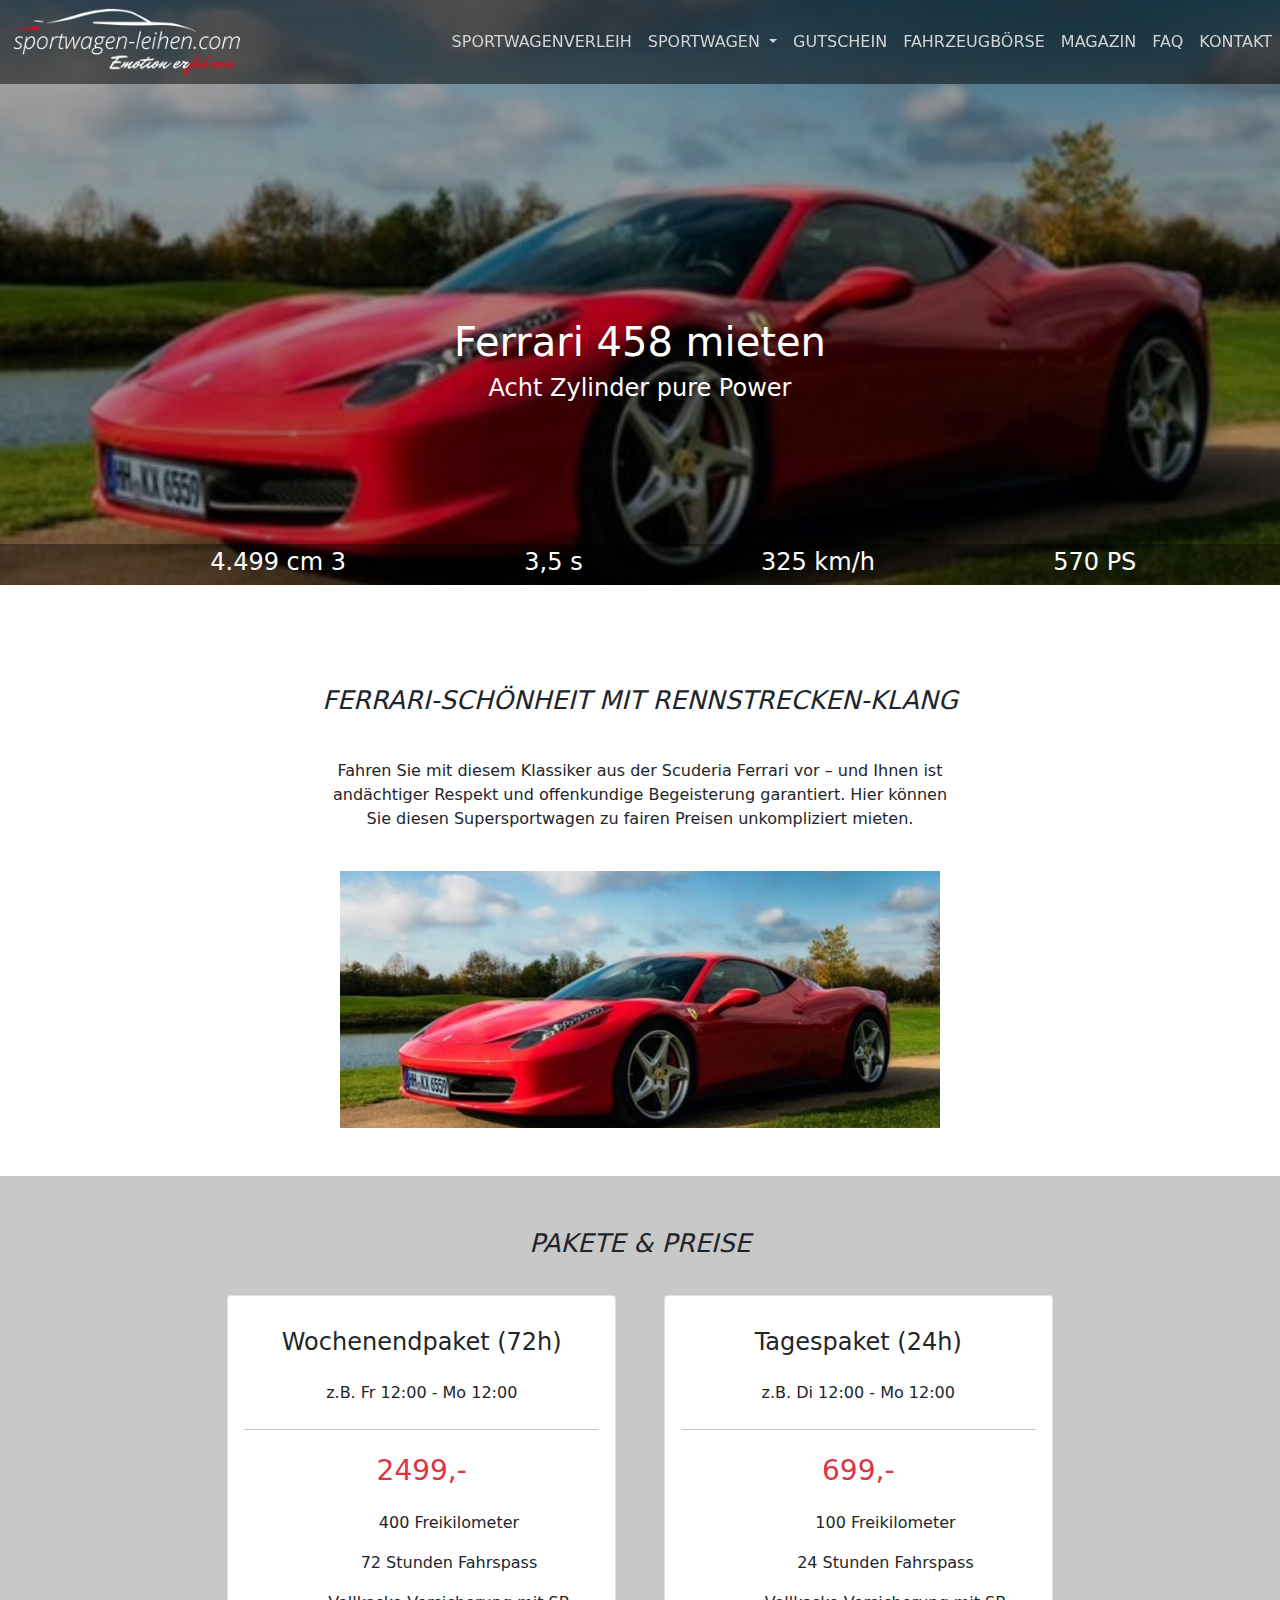
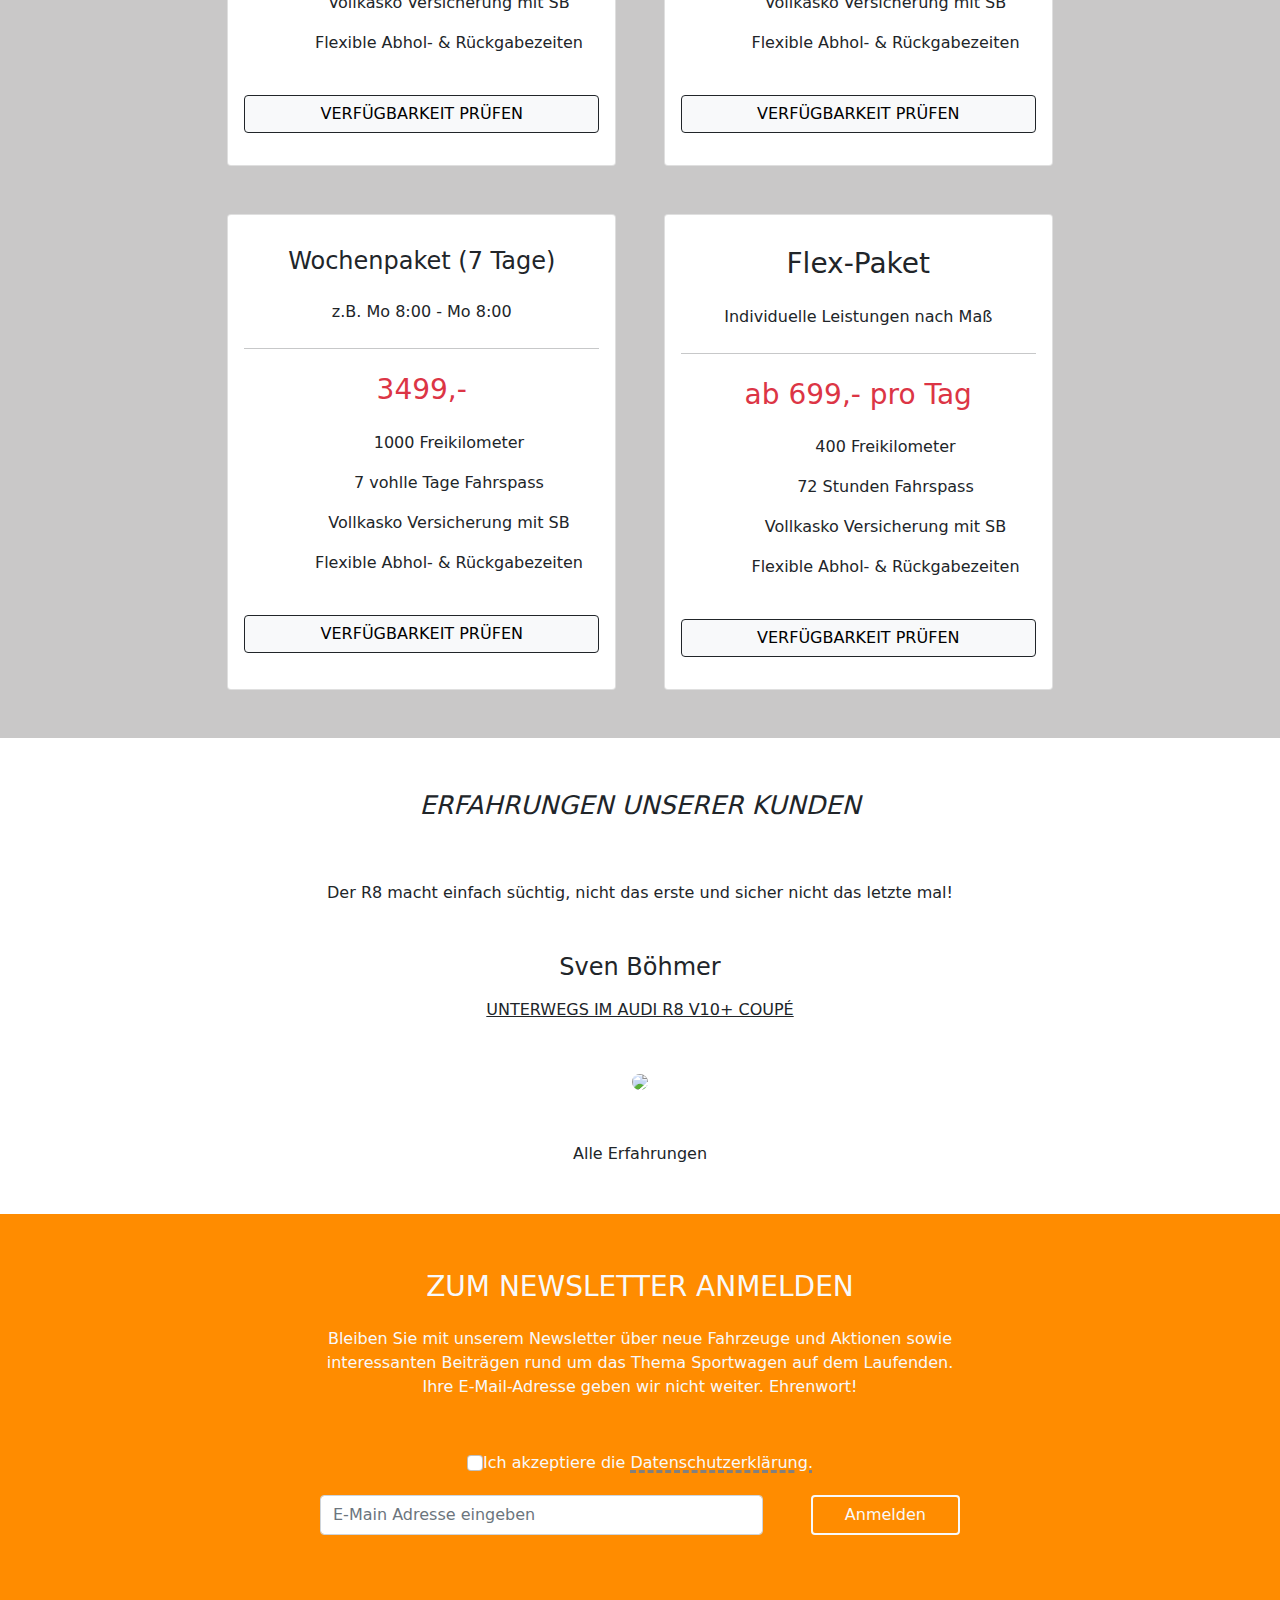
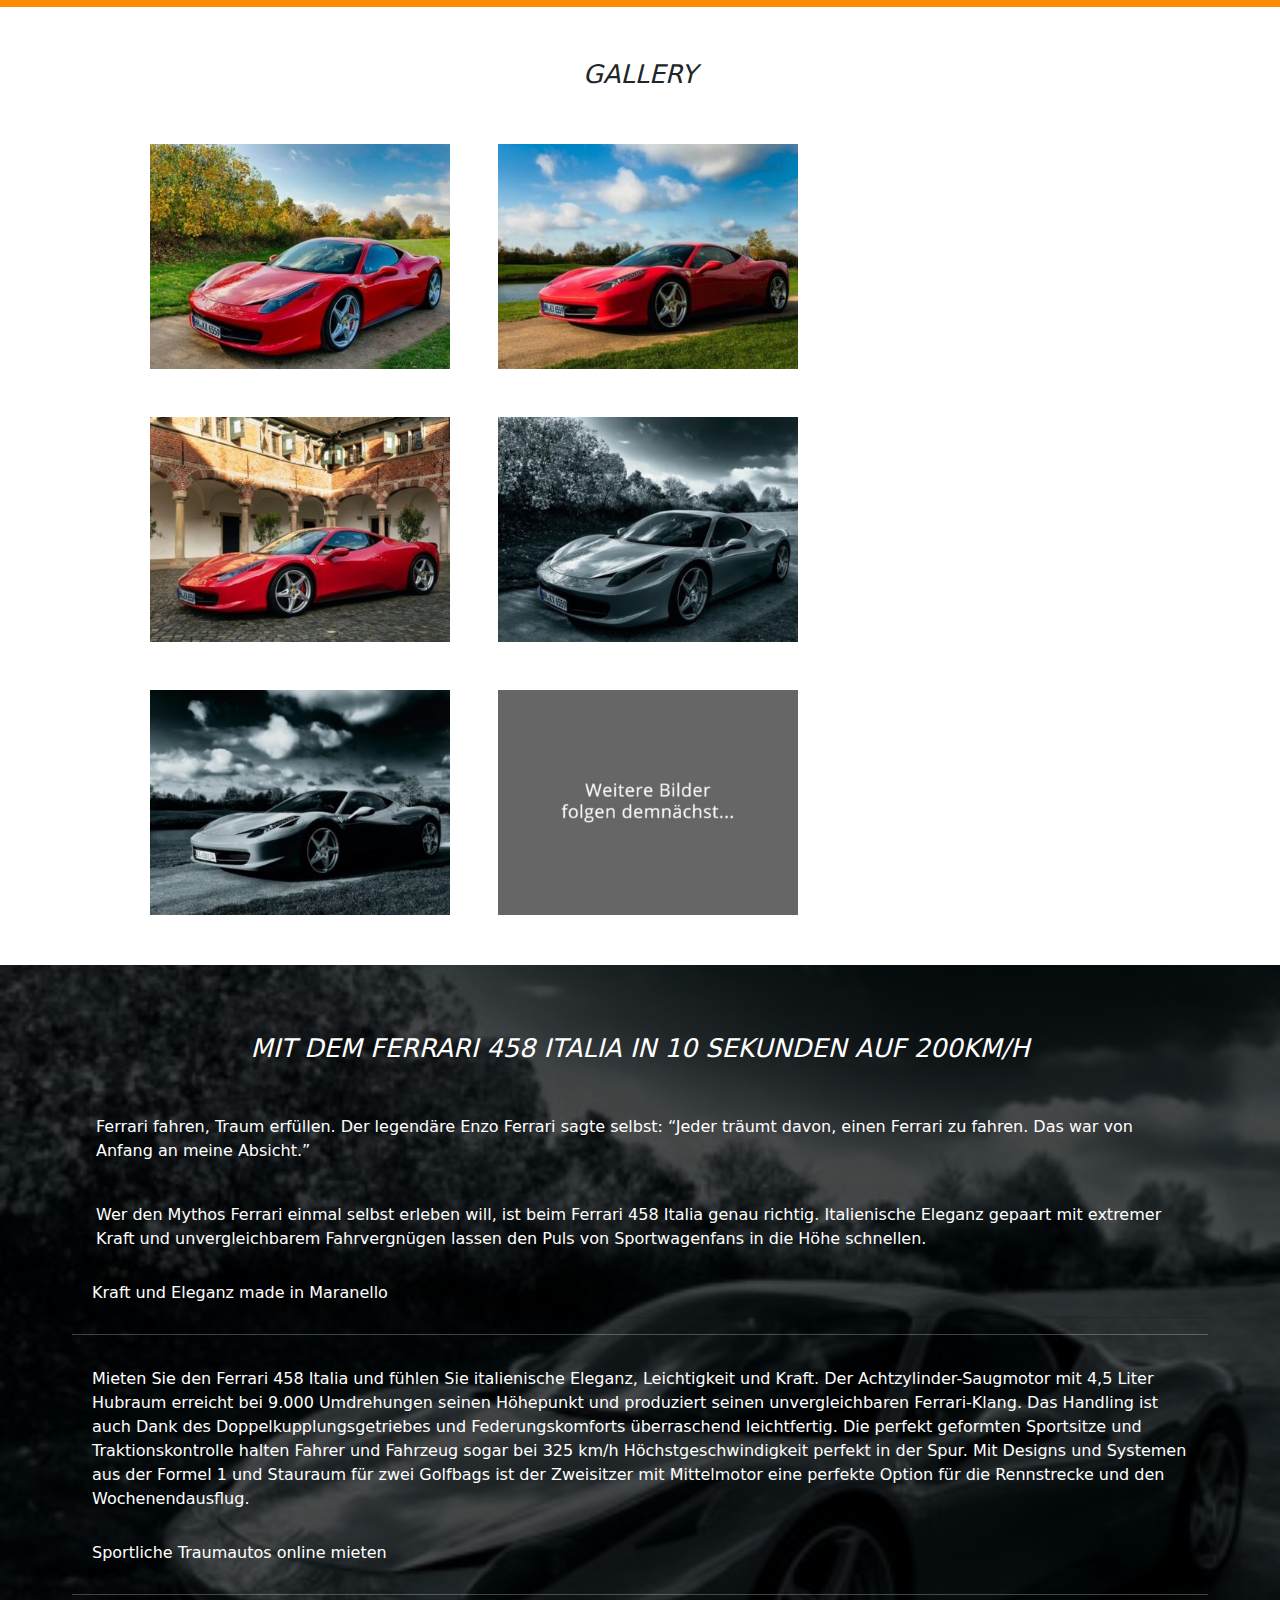
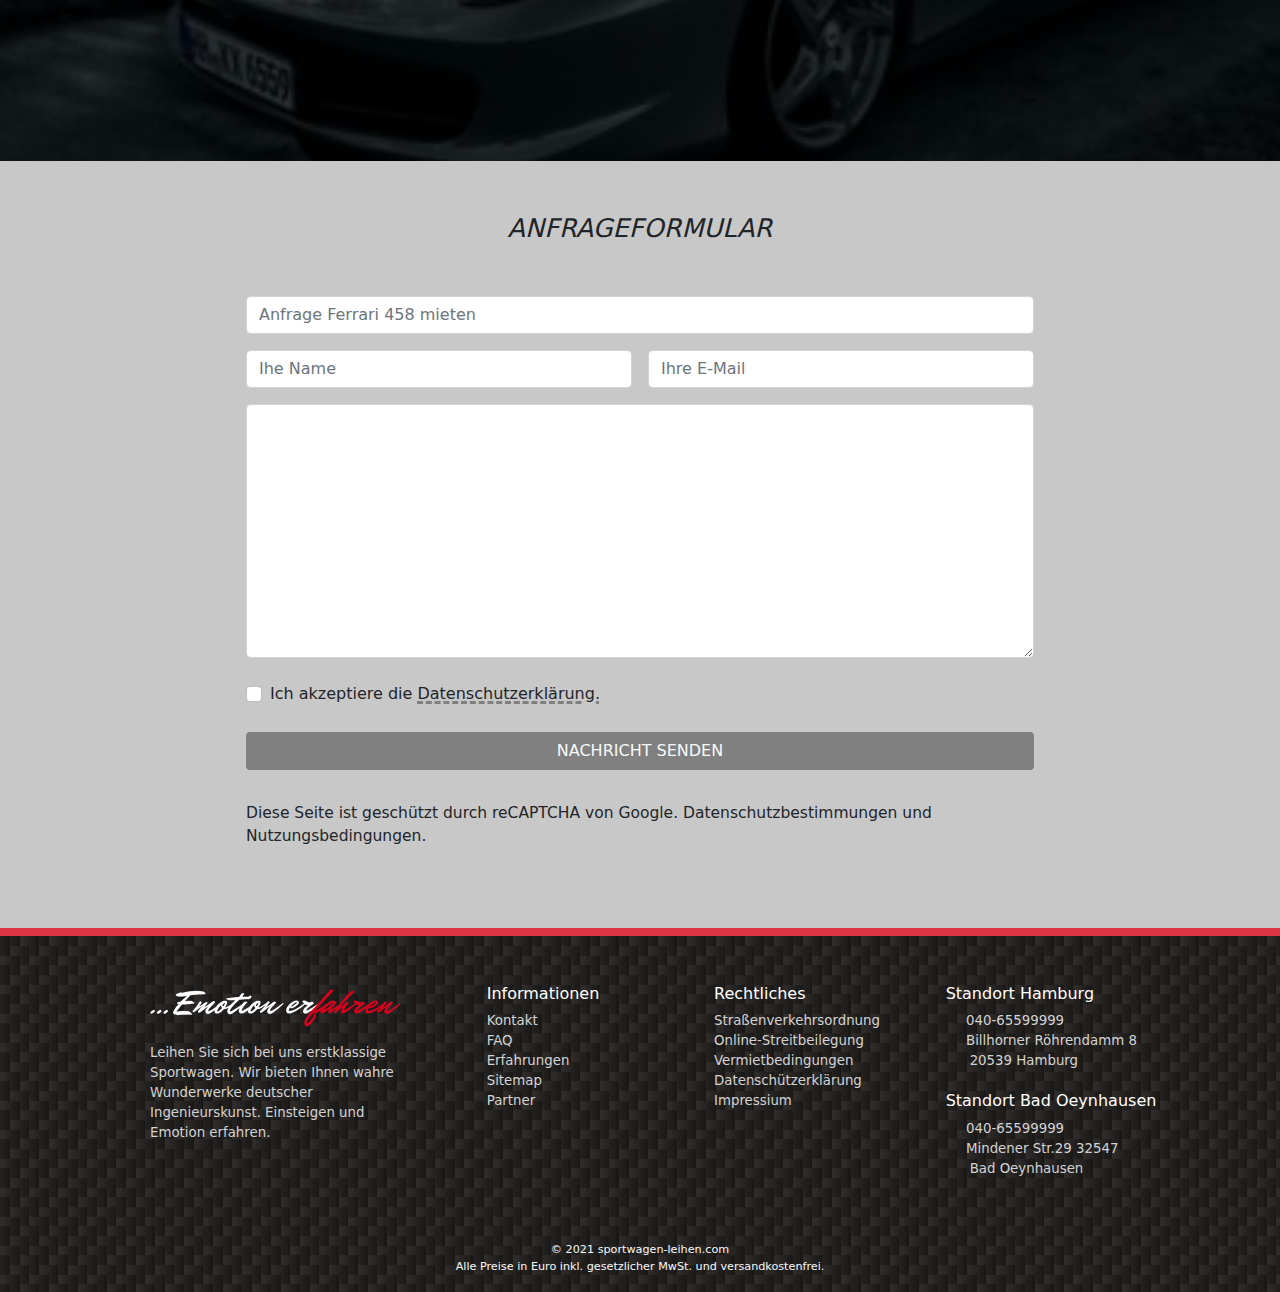
==== ferrari/ferrari.html @ 5ac18918 "Projekt hochladen" ====
<!DOCTYPE html>
<html lang="en">
  <head>
    <meta charset="UTF-8" />
    <meta http-equiv="X-UA-Compatible" content="IE=edge" />
    <meta name="viewport" content="width=device-width, initial-scale=1.0" />

    <script src="https://kit.fontawesome.com/64a9eb38b1.js" crossorigin="anonymous"></script>

    <link rel="stylesheet" href="../css/bootstrap.min.css" />
    <link rel="stylesheet" href="ferrari.css" />
    <link rel="stylesheet" href="../responsive.css">

    <title>SportWagen</title>
  </head>
  <style>
   
   body::before{
            content: '';
            display: block;
        }
  </style>
  <body>
    <nav
      class="navbar navbar-expand-lg navbar-light d-flex justify-content-between fixed-top"
    >
      <a href="../index.html" title="Back Home">
      <img src="/images/logo_light_small.png" class="nav-logo" />
      </a>

      <button class="navbar-toggler" type="button" 
            data-bs-toggle="collapse"
            data-bs-target="#mainmenu">
            <i class="fas fa-bars text-white"></i>
      </button>

      
      <div class="collapse navbar-collapse" id="mainmenu">
        <ul class="navbar-nav">
          <li class="nav-item">
            <a href="../index.html" class="nav-link" title="Also Home">SPORTWAGENVERLEIH</a>
          </li>

          <li class="nav-item dropdown">
            <a href="#"
              class="nav-link dropdown-toggle"
              data-bs-toggle="dropdown">SPORTWAGEN
            </a>

            <ul class="dropdown-menu" aria-labelledby="navbarDropdownMenuLink">
              <li><a href="./ferrari.html" class="dropdown-item">Ferrari</a></li>
              <li><a href="../lamborghini/lamo.html" class="dropdown-item">Lamborghini</a></li>
              <li><a href="../porsche/porsche.html" class="dropdown-item">Porsche</a></li>
            </ul>
          </li>

          <li class="nav-item"><a href="#" class="nav-link">GUTSCHEIN</a></li>
          <li class="nav-item">
            <a href="#" class="nav-link">FAHRZEUGBÖRSE</a>
          </li>
          <li class="nav-item"><a href="#" class="nav-link">MAGAZIN</a></li>
          <li class="nav-item"><a href="#" class="nav-link">FAQ</a></li>
          <li class="nav-item"><a href="#" class="nav-link">KONTAKT</a></li>
        </ul>
      </div>
    </nav>

    <!------------------------------------------------------- Header -->

    <header id="header">

        <div class="text-white pt-5" id="header__text">

            <div class="container header_top text-center">
                <h1 class="mt-5 pt-5">Ferrari 458 mieten</h1>
                <h4>Acht Zylinder pure Power</h4>
            </div>

            <div class="header_bottom">
                <ul>
                    <li>4.499 cm 3</li>
                    <li>3,5 s</li>
                    <li>325 km/h</li>
                    <li>570 PS</li>
                </ul>
            </div>

        </div>

    </header>

    <main class="pt-5">
      <section class="my-5 text-center">

          <em>FERRARI-SCHÖNHEIT MIT RENNSTRECKEN-KLANG</em>

          <p class="para__width">
            Fahren Sie mit diesem Klassiker aus der Scuderia Ferrari vor – und Ihnen ist andächtiger Respekt und offenkundige Begeisterung garantiert. Hier können Sie diesen Supersportwagen zu fairen Preisen unkompliziert mieten.
           </p>

          <img class="img-fluid carformail" src="/ferrari/ferrari_images/ferrari_auswahl-600x257 (1).jpg">

      </section>

<!------------------------------------------- Pricing Section-->

      <section class="last-sec py-5">

        <em>pakete & preise</em>

      <div class="d-flex justify-content-center flex-wrap gap-5 px-5 mx-5">

        <article class="">
            <div class="card h-100">
                  <div class="card-body">
                      <div class="text-center">
                            <h4 class="my-3">
                              Wochenendpaket (72h)
                            </h4>

                            <p class="my-4">
                              z.B. Fr 12:00 - Mo 12:00
                            </p>

                            <hr>

                            <p class="kosten text-danger h3 py-2">2499,-</p>

                            <ul class="list-icon">
                              <li class="list-group-item border-0">400 Freikilometer</li>
                              <li class="list-group-item border-0">72 Stunden Fahrspass</li>
                              <li class="list-group-item border-0">Vollkasko Versicherung mit SB</li>
                              <li class="list-group-item border-0">Flexible Abhol- & Rückgabezeiten</li>
                          </ul>

                            <button type="button" class="btn btn-light border-dark w-100 my-3">VERFÜGBARKEIT PRÜFEN</button>
                      </div>
                  </div>
            </div>
        </article>


        <article class="">
          <div class="card h-100">
                <div class="card-body">
                    <div class="text-center">
                          <h4 class="my-3">
                            Tagespaket (24h)
                          </h4>

                          <p class="my-4">
                            z.B. Di 12:00 - Mo 12:00
                          </p>

                          <hr>

                          <p class="kosten text-danger h3 py-2">699,-</p>

                          <ul class="list-icon">
                            <li class="list-group-item border-0">100 Freikilometer</li>
                            <li class="list-group-item border-0">24 Stunden Fahrspass</li>
                            <li class="list-group-item border-0">Vollkasko Versicherung mit SB</li>
                            <li class="list-group-item border-0">Flexible Abhol- & Rückgabezeiten</li>
                        </ul>

                          <button type="button" class="btn btn-light border-dark w-100 my-3">VERFÜGBARKEIT PRÜFEN</button>
                    </div>
                </div>
          </div>
       </article>


        <article class="">
          <div class="card h-100">
              <div class="card-body">
                  <div class="text-center">
                        <h4 class="my-3">
                          Wochenpaket (7 Tage)
                        </h4>

                        <p class="my-4">
                          z.B. Mo 8:00 - Mo 8:00
                        </p>

                        <hr>

                        <p class="kosten text-danger h3 py-2">3499,-</p>

                        <ul class="list-icon">
                          <li class="list-group-item border-0">1000 Freikilometer</li>
                          <li class="list-group-item border-0">7 vohlle Tage Fahrspass</li>
                          <li class="list-group-item border-0">Vollkasko Versicherung mit SB</li>
                          <li class="list-group-item border-0">Flexible Abhol- & Rückgabezeiten</li>
                      </ul>

                        <button type="button" class="btn btn-light border-dark w-100 my-3">VERFÜGBARKEIT PRÜFEN</button>
                  </div>
              </div>
          </div>
        </article>

        <article class="">
          <div class="card h-100">
                <div class="card-body">
                    <div class="text-center">
                          <h3 class="my-3">
                            Flex-Paket
                          </h3>

                          <p class="my-4">
                            Individuelle Leistungen nach Maß
                          </p>

                          <hr>

                          <p class="kosten text-danger h3 py-2">ab 699,- pro Tag</p>

                          <ul class="list-icon">
                            <li class="list-group-item border-0">400 Freikilometer</li>
                            <li class="list-group-item border-0">72 Stunden Fahrspass</li>
                            <li class="list-group-item border-0">Vollkasko Versicherung mit SB</li>
                            <li class="list-group-item border-0">Flexible Abhol- & Rückgabezeiten</li>
                        </ul>

                          <button type="button" class="btn btn-light border-dark w-100 my-3">VERFÜGBARKEIT PRÜFEN</button>
                    </div>
                </div>
          </div>
      </article>
      </div>
      </section>


      <!--------------------------------------------------------- Bewertung Section -->


      <section class="sec-5 text-center my-5" id="sec__bewertung">

        <em>ERFAHRUNGEN UNSERER KUNDEN</em> 

        <br>
        <span class="span__width"><i class="fas fa-quote-left"></i> 
          Der R8 macht einfach süchtig, nicht das erste und sicher nicht das letzte mal!</span>

        <h4 class="mt-5 mb-3">Sven Böhmer</h4>

        <span class="text-decoration-underline">UNTERWEGS IM AUDI R8 V10+ COUPÉ</span>

        <div class="stars mt-4">
            <i class="fas fa-star"></i>
            <i class="fas fa-star"></i>
            <i class="fas fa-star"></i>
            <i class="fas fa-star"></i>
            <i class="fas fa-star"></i>
        </div>
        <br>

        <img class="rounded-circle" src="https://sportwagen-leihen.com/wp-content/uploads/kundenstimme_sven_boehmer-300x300.jpg">

        
        <span class="mt-5" style="display: block;">Alle Erfahrungen</span>

    </section>


            <!---------------------------------------------- NEWSLETTER -->

            <section class="newsletter py-3 my-5">

              <form class="text-light d-flex flex-column text-center para__width first_form">
  
                  <div class="mb-3">
                      <h3>ZUM NEWSLETTER ANMELDEN</h3>
                      <p class="py-3">
                          Bleiben Sie mit unserem Newsletter über neue Fahrzeuge und Aktionen sowie interessanten Beiträgen rund um das Thema Sportwagen auf dem Laufenden. Ihre E-Mail-Adresse geben wir nicht weiter. Ehrenwort!
                      </p>
                  </div>
  
                  <div class="mb-3 form-check d-flex justify-content-center py-1">
                      <input type="checkbox" class="form-check-input" id="exampleCheck1">
                      <label class="form-check-label" for="exampleCheck1">Ich akzeptiere die <a href="#" class="underline text-light">Datenschutzerklärung.</a></label>
                  </div>
  
                  <div class="mb-3 d-flex gap-5">
  
                      <input type="email" class="form-control w-75" id="exampleInputEmail1" aria-describedby="emailHelp" placeholder="E-Main Adresse eingeben">
  
                      <button type="submit" class="btn border-2 border-light text-light w-25">Anmelden</button>
                  </div>
  
              </form>
          </section>
          <!------------------------------------------------------------------------------ Gallery -->
          <section id="gallery-sec">
            <em>gallery</em>

            <div class="galerie d-flex flex-wrap justify-content-center justify-content-lg-start gap-5">
              <img src="ferrari_images/ferrari_458_01-400x300.jpg">
              <img src="ferrari_images/ferrari-bg-img.jpg">

              <img src="ferrari_images/ferrari_458_05-400x300.jpg">
              <img src="ferrari_images/ferrari_458_02-400x300.jpg">
              <img src="ferrari_images/ferrari_458_03-400x300.jpg">
              <img src="ferrari_images/weitere_bilder_folgen-400x300.jpg">
          </div>

          </section>

         <!---------------------------------------------------------------------------------------------- Informationen -->
          
          <section class="bg-img_2 text-white"
                    style="background-image: url(/ferrari/ferrari_images/ferrari_458_02-400x300.jpg);
                    background-size: cover;
                    background-position: center;">


            <div class="h-100 w-100 py-5" style="background-color: rgba(0, 0, 0, 0.7); padding-bottom: 150px !important;">
            <em class="py-3">mit dem ferrari 458 italia in 10 sekunden auf 200km/h</em>

              <p class="px-5 mx-5">           
                Ferrari fahren, Traum erfüllen. Der legendäre Enzo Ferrari sagte selbst: “Jeder träumt davon, einen Ferrari zu fahren. Das war von Anfang an meine Absicht.”
              </p>
              <br>
              <p class="px-5 mx-5" style="word-wrap:normal;">
                  Wer den Mythos Ferrari einmal selbst erleben will, ist beim Ferrari 458 Italia genau richtig. Italienische Eleganz gepaart mit extremer Kraft und unvergleichbarem Fahrvergnügen lassen den Puls von Sportwagenfans in die Höhe schnellen.
              </p>

              <div class="accordion mx-5 px-4" id="accordionExample">

                <div class="accordion-item">
                  <h2 class="accordion-header" id="headingOne">
                    <button class="accordion-button position-relative" type="button" data-bs-toggle="collapse" data-bs-target="#collapseOne" aria-expanded="true" aria-controls="collapseOne">
                      Kraft und Eleganz made in Maranello
                      <i class="fas fa-angle-double-right position-absolute end-0 pe-4" style="font-size: 25px;"></i>
                    </button>
                  </h2>

                  <hr>

                  <div id="collapseOne" class="accordion-collapse collapse show" aria-labelledby="headingOne" data-bs-parent="#accordionExample">
                    <div class="accordion-body">
                      Mieten Sie den Ferrari 458 Italia und fühlen Sie italienische Eleganz, Leichtigkeit und Kraft. Der Achtzylinder-Saugmotor mit 4,5 Liter Hubraum erreicht bei 9.000 Umdrehungen seinen Höhepunkt und produziert seinen unvergleichbaren Ferrari-Klang. Das Handling ist auch Dank des  Doppelkupplungsgetriebes und Federungskomforts überraschend leichtfertig. Die perfekt geformten Sportsitze und Traktionskontrolle halten Fahrer und Fahrzeug sogar bei 325 km/h Höchstgeschwindigkeit perfekt in der Spur. Mit Designs und Systemen aus der Formel 1 und Stauraum für zwei Golfbags ist der Zweisitzer mit Mittelmotor eine perfekte Option für die Rennstrecke und den Wochenendausflug.
                    </div>
                  </div>
                </div>
                <div class="accordion-item">
                  <h2 class="accordion-header" id="headingTwo">
                    <button class="accordion-button collapsed" type="button" data-bs-toggle="collapse" data-bs-target="#collapseTwo" aria-expanded="false" aria-controls="collapseTwo">
                      Sportliche Traumautos online mieten
                      <i class="fas fa-angle-double-right position-absolute end-0 pe-4" style="font-size: 25px;"></i>
                    </button>
                  </h2>

                  <hr>

                  <div id="collapseTwo" class="accordion-collapse collapse" aria-labelledby="headingTwo" data-bs-parent="#accordionExample">
                    <div class="accordion-body">
                      Die Leihe dieser Ferrari-Legende geht über unseren Sportwagenverleih schnell und ganz unkompliziert. Doch Sie können nicht nur den Ferrari 458 Italia mieten, sondern auch andere Sportwagen-Klassiker wie den Lamborghini Huracan, den Porsche 911 Turbo, den Audi R8 oder den Mercedes AMG GT. Prüfen Sie mit wenigen Klicks die Verfügbarkeit unserer Boliden. Die wichtigsten Versicherungen sind im Preis inbegriffen.
                    <br>
                      Oder schenken Sie besonderen Menschen dieses Wunderwerk auf vier Rädern per Gutschein für einen Tag, ein Wochenende oder auch länger, denn wir verleihen ihn auch zur Langzeitmiete.
                    </div>
                  </div>
                </div>
              
              </div>


            </div>
          
          </section>
<!------------------------------------------------------------- Form Section -->

          <section class="py-5 last-sec">

            <em>ANFRAGEFORMULAR</em>

            <form class="row g-3 px-5" style="max-width: 900px; margin: auto;">
              <div class="col-12">
                <input type="text" class="form-control" id="anfrage" placeholder="Anfrage Ferrari 458 mieten">
              </div>

              <div class="col-md-6">
                <input type="name" class="form-control" placeholder="Ihe Name">
              </div>
              <div class="col-md-6">
                <input type="email" class="form-control" placeholder="Ihre E-Mail" required>
              </div>

              <div class="col-12">
                <textarea name="textarea" rows="10" class="form-control" required></textarea>
               
              </div>

              <div class="col-12">
                <div class="form-check py-2">
                  <input class="form-check-input" type="checkbox" id="gridCheck">
                  <label class="form-check-label" for="gridCheck">

                    <input type="checkbox" class="form-check-input"> 
                    <label for="gridCheck" class="form-check-label"> Ich akzeptiere die <span class="underline"> Datenschutzerklärung.</span></label>
                    
                  </label>
                </div>
              </div>

              <div class="col-12">
                <button type="submit" class="btn w-100 text-light"
                          style="background-color: gray;">NACHRICHT SENDEN</button>
              </div>

              
              <p class="py-3" style="font-size: 0.97rem;">
                Diese Seite ist geschützt durch reCAPTCHA von Google. Datenschutzbestimmungen und Nutzungsbedingungen.
              </p>

            </form>
          </section>
    </main>

       <!---------------------------------------------------------- FOOTER -->

       <div class="bg-danger p-1"></div>

       <footer class="footer text-light">

        <div class="p-5 container" id="footer__container">

            <div class="first-part parts">
                <ul>
                    <li class="mb-3"><img src="/images/emotion_erfahren.png"></li>
                    <li>Leihen Sie sich bei uns erstklassige Sportwagen. Wir bieten Ihnen wahre Wunderwerke deutscher Ingenieurskunst. Einsteigen und Emotion erfahren.</li>
                </ul>
            </div>
            <div class="second-part parts">
                    <ul>
                        <h6>Informationen</h6>
                        <li><a href="#"> Kontakt</a></li>
                        <li><a href="#"> FAQ</a></li>
                        <li><a href="#">Erfahrungen</a> </li>
                        <li><a href="#"> Sitemap</a></li>
                        <li><a href="#"> Partner</a></li>
                    </ul>
            </div>

            <div class="third-part parts">
                <ul>
                    <h6>Rechtliches</h6>
                    <li><a href="#">Straßenverkehrsordnung</a> </li>
                    <li><a href="#"> Online-Streitbeilegung</a> </li>
                    <li><a href="#"> Vermietbedingungen</a></li>
                    <li><a href="#"> Datenschützerklärung</a></li>
                    <li><a href="#"> Impressium</a></li>
                </ul>
            </div>  

            <div class="fourth-part parts">
                <ul>
                    <h6>Standort Hamburg</h6>
                    <li><a href="#" class="telephone">040-65599999</a></li>
                    <li><a href="#" class="map">Billhorner Röhrendamm 8 <br>
                        <span class="p-4"> 20539 Hamburg</span></a></li>
                    <br>
                    <h6>Standort Bad Oeynhausen</h6>
                    <li><a href="#" class="telephone">040-65599999</a></li>
                    <li><a href="#" class="map">Mindener Str.29 32547 <br>
                    <span class=" p-4">Bad Oeynhausen</span></a></li>  
                </ul>
            </div>    
        </div>

        <div class="bottom-footer">  
            <p>
                &copy; 2021 sportwagen-leihen.com <br>
                    Alle Preise in Euro inkl. gesetzlicher MwSt. und versandkostenfrei.
            </p>
        </div>
    </footer>








      <script src="https://cdn.jsdelivr.net/npm/bootstrap@5.1.3/dist/js/bootstrap.bundle.min.js"
      integrity="sha384-ka7Sk0Gln4gmtz2MlQnikT1wXgYsOg+OMhuP+IlRH9sENBO0LRn5q+8nbTov4+1p"
      crossorigin="anonymous"></script>


  </body>
---- ferrari/ferrari.css ----
body{
    width: 100%;
}
body::before{
  height: 0 !important;
}
nav{
  background-color: rgba(0, 0, 0, 0.5);
}
.nav-logo {
  width: 240px;
}

div.navbar-collapse {
  flex-grow: 0 !important;
}

.nav-item > .nav-link {
  color: lightgray !important;
}

/*-------------------------------------------------HEADER-------------------------------*/


.underline{
  display: inline;
  text-decoration: underline dashed 0.2rem gray;
}

#header{
    height: 65vh; 
    background-image: url(./ferrari_images/ferrari_auswahl-600x257\ \(1\).jpg);
    background-size: cover ;
    background-repeat: no-repeat;
    background-position:center; 
} 
#header__text{
  height: 100%;
  max-width: 100vw;
  display: flex;
  flex-direction: column;
  justify-content: center;
  align-items: center;
  background-color: rgba(0, 0, 0, 0.3);

  gap: 5rem;

  position: relative;

}

/* 
.header_top{
    line-height: 2;
} */

.header_bottom {
    height: 7%;
    width: 100%;
    background-color: rgb(0, 0, 0, 0.4);

    position: absolute;
    bottom: 0;
  }
  
  .header_bottom ul {
    display: flex;
    justify-content: space-evenly;
    list-style: none;
  }
  .header_bottom ul li {
    font-size: 1.5rem;
  }
  .header_bottom ul li::before {
    margin-right: 1rem;
  }
  .header_bottom ul li:first-child::before {
    content: "\f085";
    font-family: "Font Awesome 5 Free";
    font-weight: 900;
  }
  
  .header_bottom ul li:nth-child(2)::before {
    content: "\f2f2";
    font-family: "Font Awesome 5 Free";
    font-weight: 900;
  }
  
  .header_bottom ul li:nth-last-child(2)::before {
    content: "\f3fd";
    font-family: "Font Awesome 5 Free";
    font-weight: 900;
  }
  .header_bottom ul li:last-child::before {
    content: "\f080";
    font-family: "Font Awesome 5 Free";
    font-weight: 900;
  }

  /*----------------------------------------------MAIN--------*/

  section  em{
    text-transform: uppercase;
    font-size: 1.6rem;
    font-weight: 200;
    display: block;
    margin-bottom: 2rem;
    text-align: center;
}

.para__width{
  max-width: 50%;
  margin: 2.5rem auto;
}

.list-icon li::before {
  content: "\f00c";
  font-family: "Font Awesome 5 Free";
  font-weight: 900;
  margin-right: 10px;
}
/*------------------------------------------------Newsletter----*/

.newsletter, .first_form, .newsletter button[type=submit]{
  background-color: darkorange !important;
  min-width: min-content;
}
input[type=email]{min-width: 150px;}

/*--------------------------------------------------Gallery------*/

.galerie {
  margin: 50px 150px;
  display: flex;
  flex-wrap: wrap;
}
.galerie img {
  width: 300px;
}
#galery-sec, .last-sec{
  background-color: rgb(201, 200, 200);
}

/*-----------------------------------------------------------*/

.accordion, .accordion-item, .accordion-header, .accordion-button, .accordion-collapse, .accordion-body{
  background-color: unset !important;
  color: white !important;
  border: none !important;

}

.accordion-header:active, .accordion-button:focus{
  border:none !important;
  box-shadow: none;
}

.accordion-button::after{
  display: none;
}

/*-------------------------------------------------Form------------*/



/*----------------------------------------------------FOOTER---------------------*/
.footer{
  background-image: url(/images/carbon.png);
  height: 100%;
  margin-bottom: 0;
}

#footer__container{
  display: grid !important;
  grid-template-columns: repeat(4, 1fr) !important;
  justify-items: center;
  font-size: smaller
}

.parts ul{
  list-style-type: none;
  color: lightgray;
}
.parts ul h6{
  color: white;
}
.parts ul li a{
  text-decoration: none;
  color: lightgray;

  white-space: nowrap;

}

.first-part{
  grid: 1/1/2/2;
}
.secont-part{
  grid: 1/2/2/3;
}
.third-part{
  grid: 1/3/2/4;
}
.fourth-part{
  grid: 1/4 ;
}

.bottom-footer{
  text-align: center;
  font-size: 0.7rem;
}
.bottom-footer p{
  margin-bottom: 0;
  padding-bottom: 1rem;
}

.telephone::before {
  content: "\f095";
  font-family: "Font Awesome 5 Free";
  font-weight: 900;
  margin-right: 10px;
}

.map::before {
  content: "\f279";
  font-family: "Font Awesome 5 Free";
  font-weight: 900;
  padding-right: 10px;
}
---- responsive.css ----
@media screen and (max-width: 991px){
    .nav-logo{
        width: 160px;
    }

    .para__width{
        max-width: 80%;
        margin: 1rem auto;
      }

    .last-sec div .card{
        max-width: 35rem;
      }
    #footer__container{
        display: grid !important;
        grid-template-columns:repeat(3, 1fr) !important;
        grid-template-rows: auto auto;
        gap: 50px;
      }
      .first-part{
        grid-area: 1/1/1/4;
      }
}

@media screen and (max-width:768px){
    :root{
        font-size: 14px;
    }

    .para__width{
        max-width: 90%;
        margin: 1rem auto;
      }

      article .card{
        max-width: 350px;
        margin: 0 auto;
        border: none !important;
    }

      .bg-img{
          width: 100%;

      }

    #footer__container{
        display: grid !important;
        grid-template-columns:1fr !important;
        grid-template-rows: repeat(4, auto);
        gap: 0;
        text-align: center;
        justify-items: center;
      }
      .parts{
          margin: 1rem auto;
      }
      .second-part{
          grid-area: 2/1/3/2 ;
      }
      .third-part{
          grid-area: 3/1/4/2;
      }
      .fourth-part{
          grid-area: 4/1/5/2;
      }
}







/*----------------------------------------Lamborghini-------------------------------*/
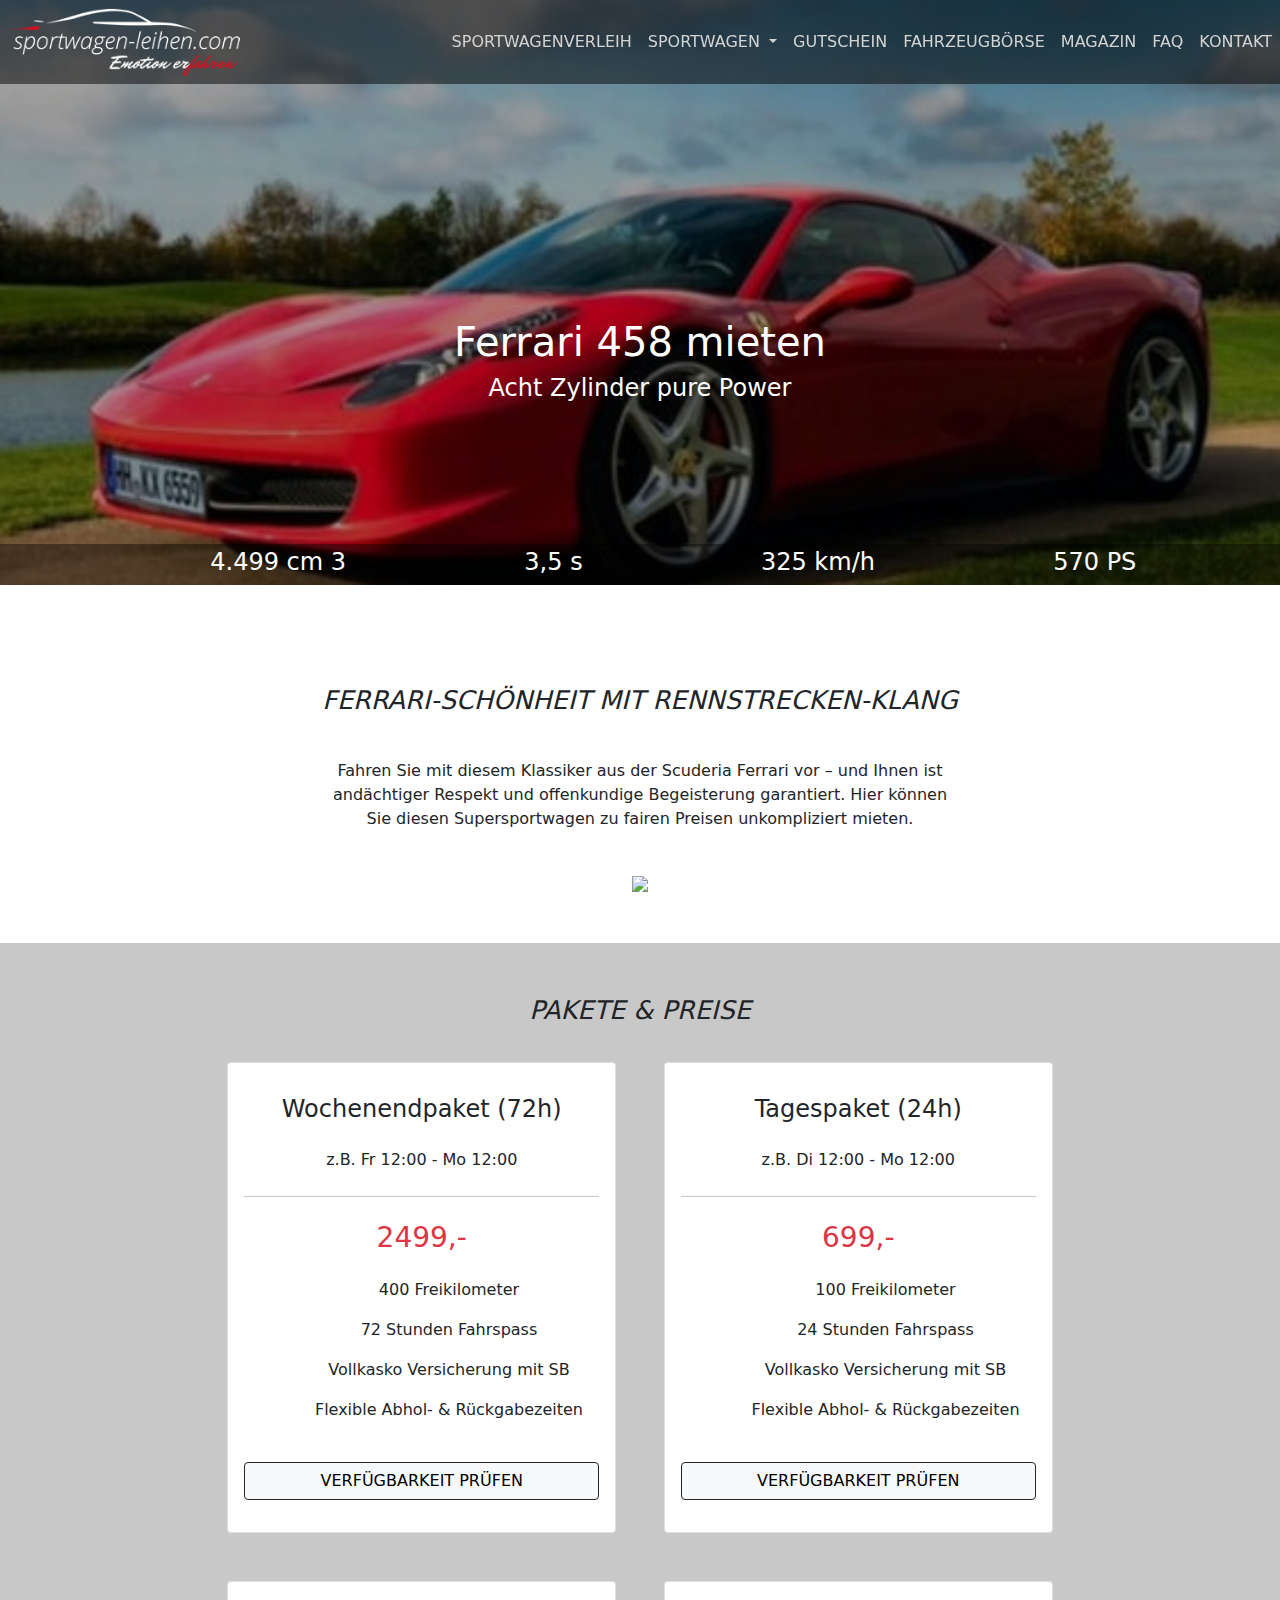
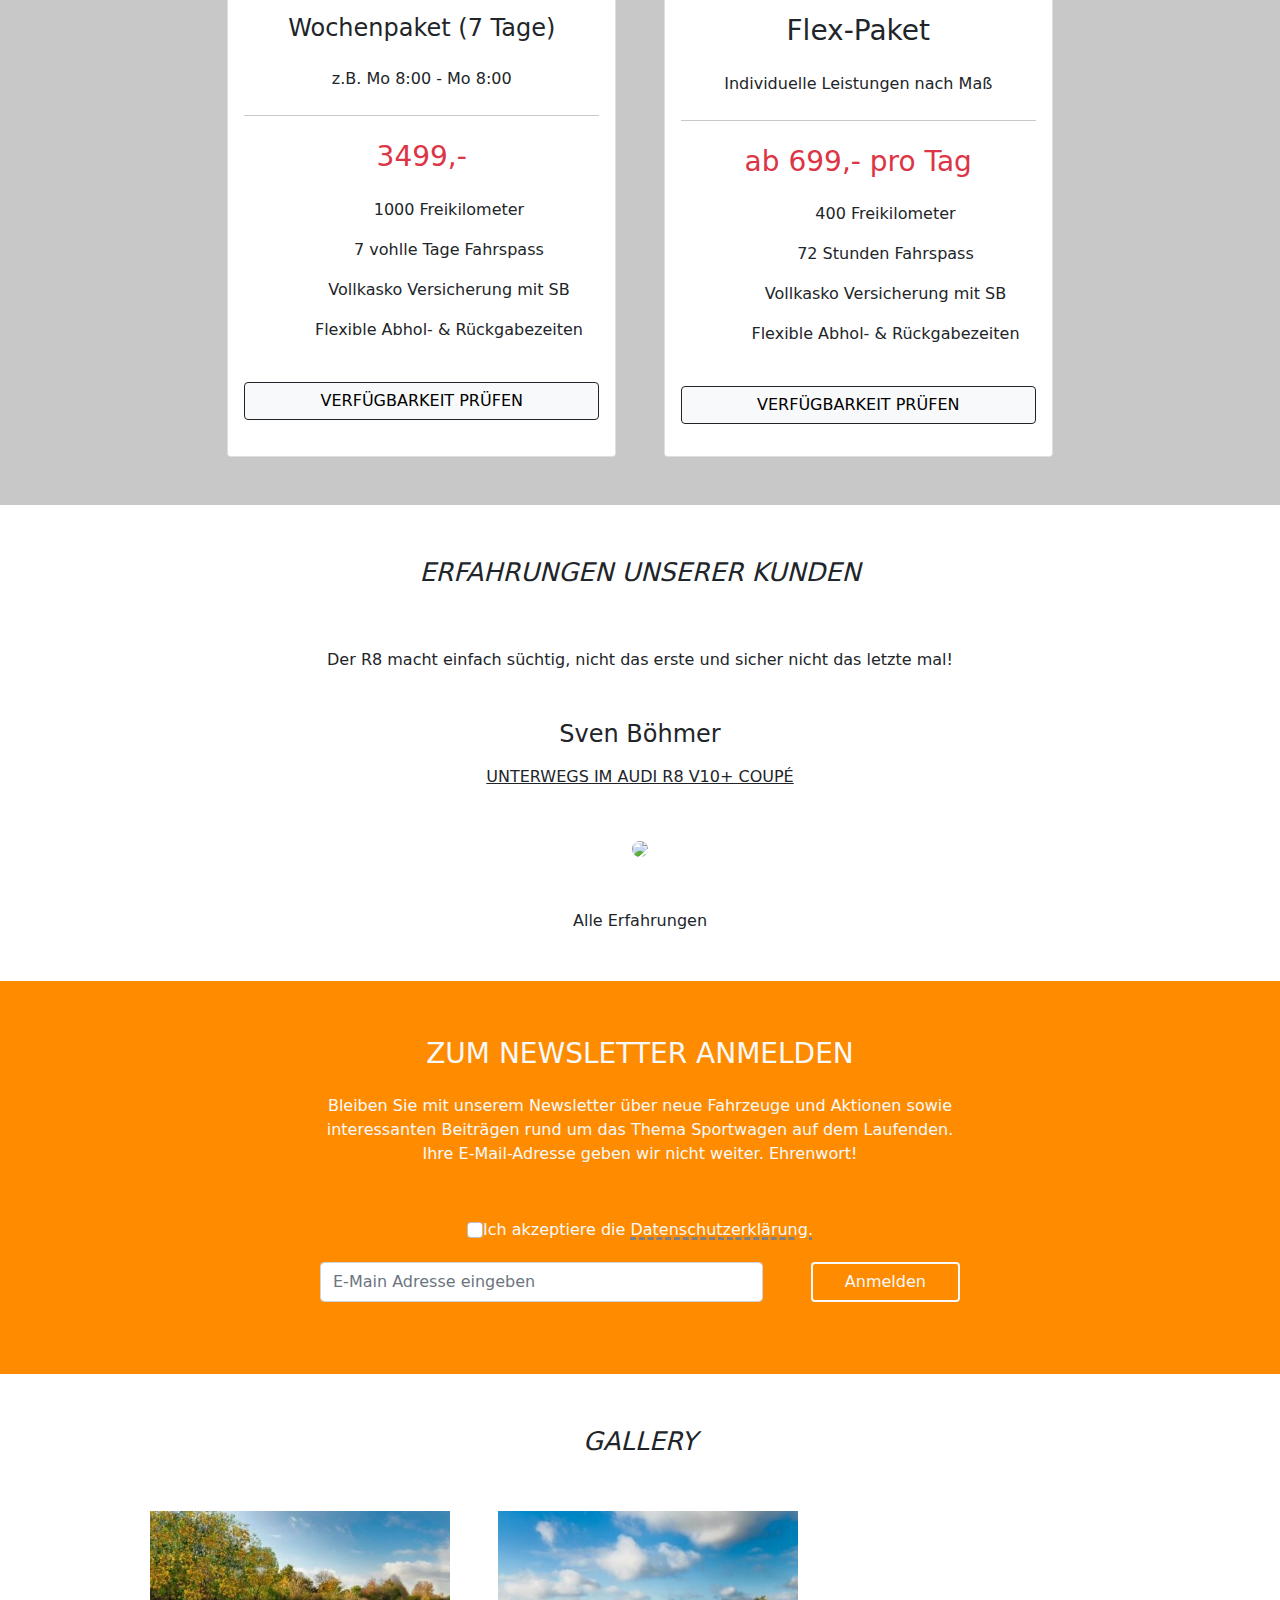
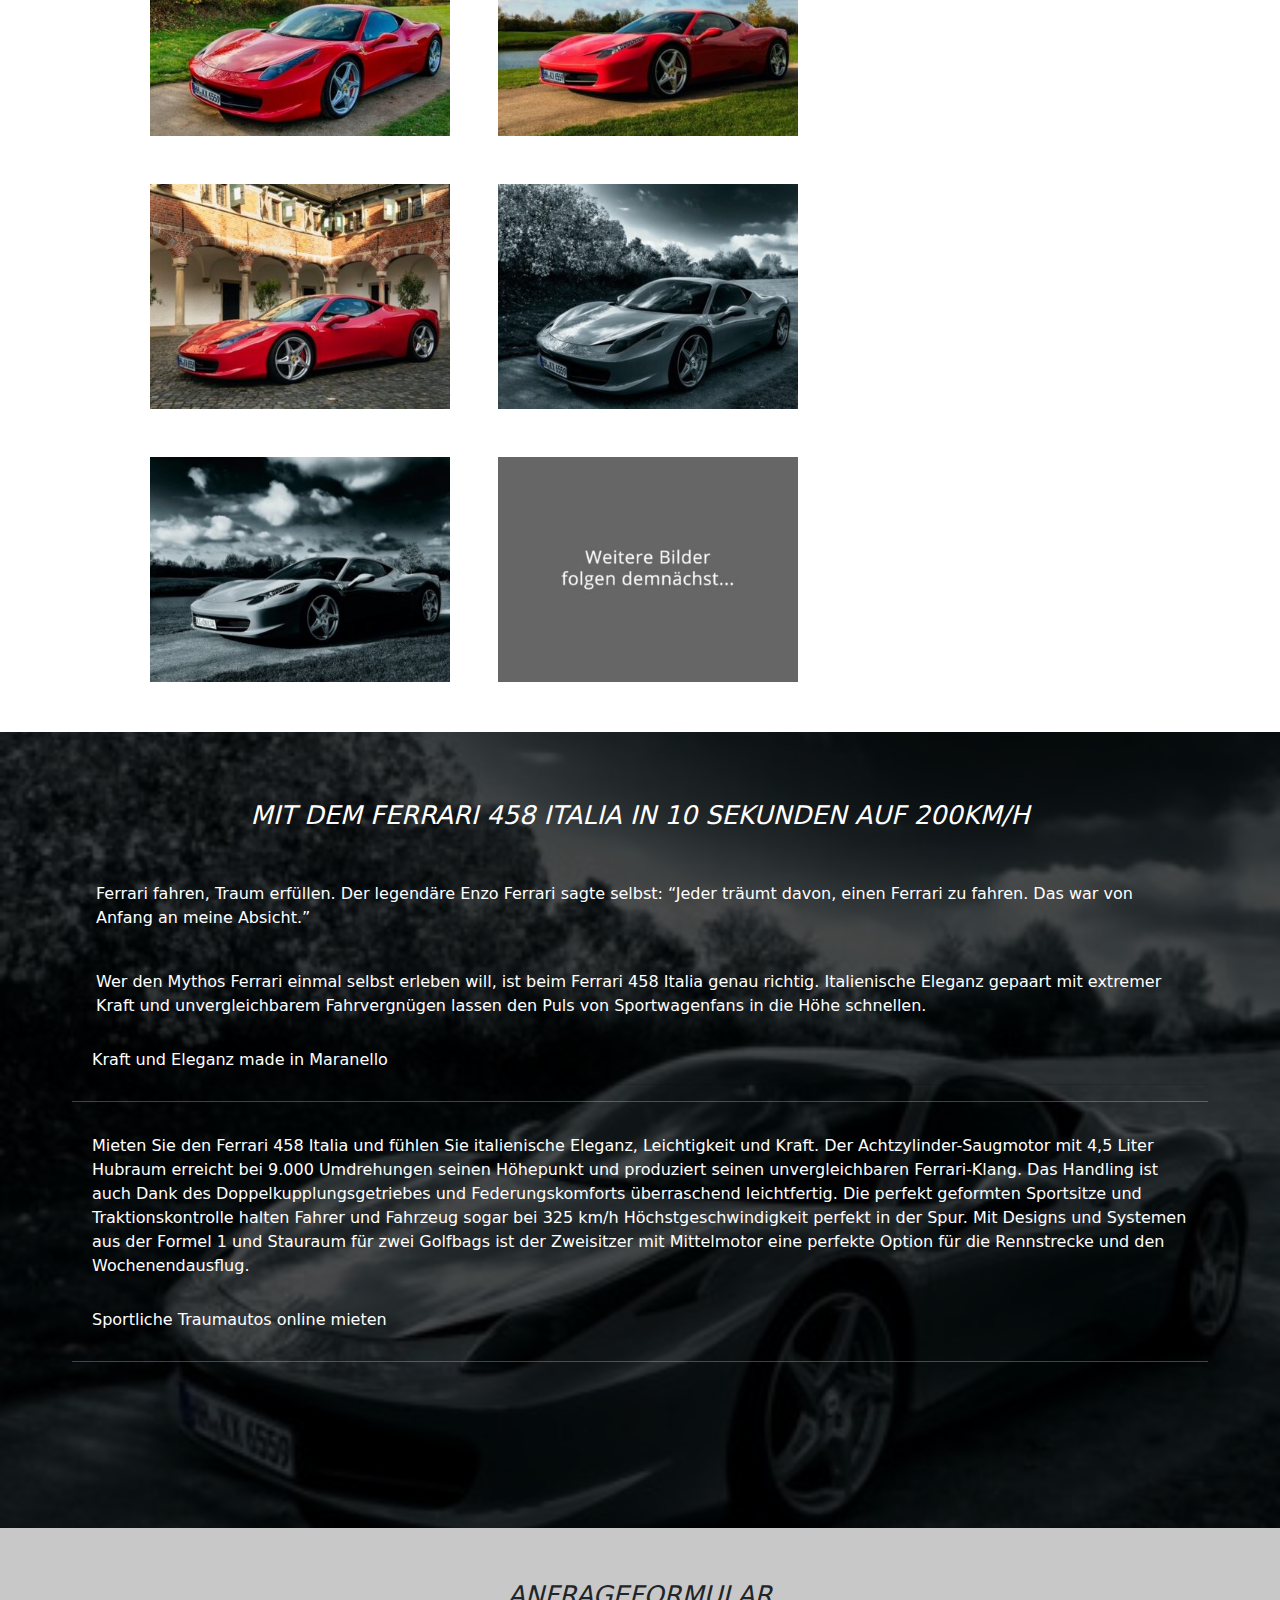
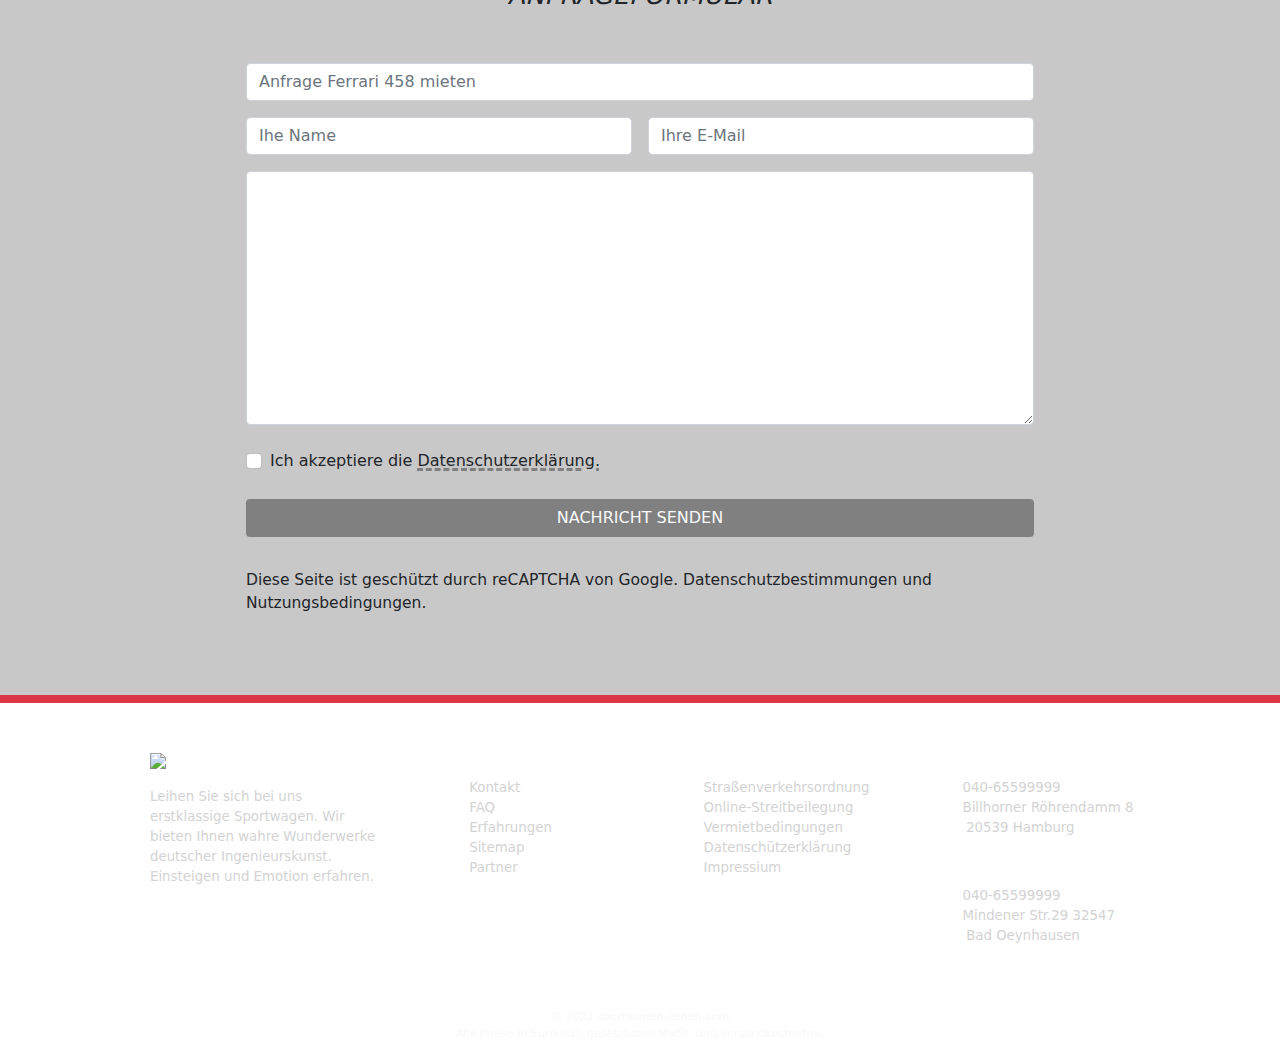
==== commit 816ecf4a: "fertig" ====
--- a/ferrari/ferrari.html
+++ b/ferrari/ferrari.html
@@ -98,7 +98,7 @@
             Fahren Sie mit diesem Klassiker aus der Scuderia Ferrari vor – und Ihnen ist andächtiger Respekt und offenkundige Begeisterung garantiert. Hier können Sie diesen Supersportwagen zu fairen Preisen unkompliziert mieten.
            </p>
 
-          <img class="img-fluid carformail" src="/ferrari/ferrari_images/ferrari_auswahl-600x257 (1).jpg">
+          <img class="img-fluid carformail" src="./ferrari/ferrari_images/ferrari_auswahl-600x257 (1).jpg">
 
       </section>
 
@@ -427,7 +427,7 @@
 
             <div class="first-part parts">
                 <ul>
-                    <li class="mb-3"><img src="/images/emotion_erfahren.png"></li>
+                    <li class="mb-3"><img src="./images/emotion_erfahren.png"></li>
                     <li>Leihen Sie sich bei uns erstklassige Sportwagen. Wir bieten Ihnen wahre Wunderwerke deutscher Ingenieurskunst. Einsteigen und Emotion erfahren.</li>
                 </ul>
             </div>
--- a/ferrari/ferrari.css
+++ b/ferrari/ferrari.css
@@ -165,7 +165,7 @@
 
 /*----------------------------------------------------FOOTER---------------------*/
 .footer{
-  background-image: url(/images/carbon.png);
+  background-image: url(./images/carbon.png);
   height: 100%;
   margin-bottom: 0;
 }
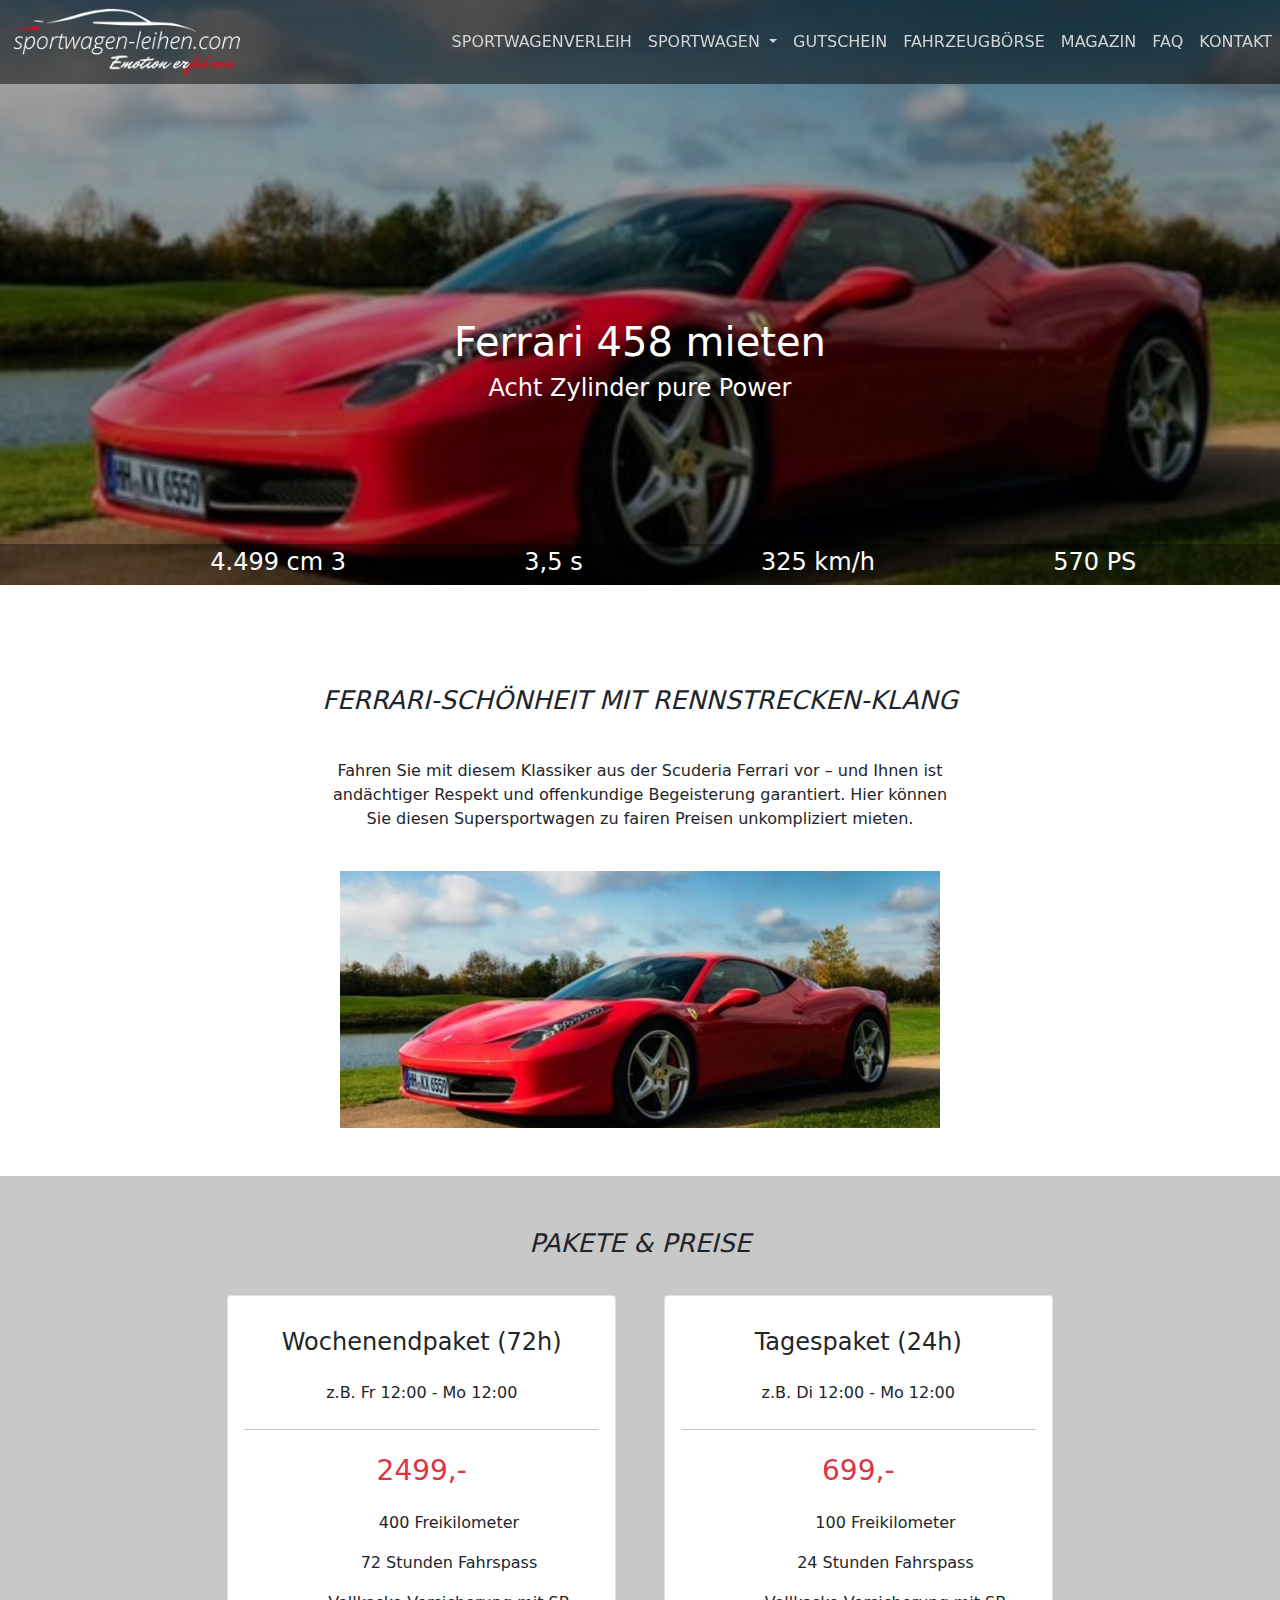
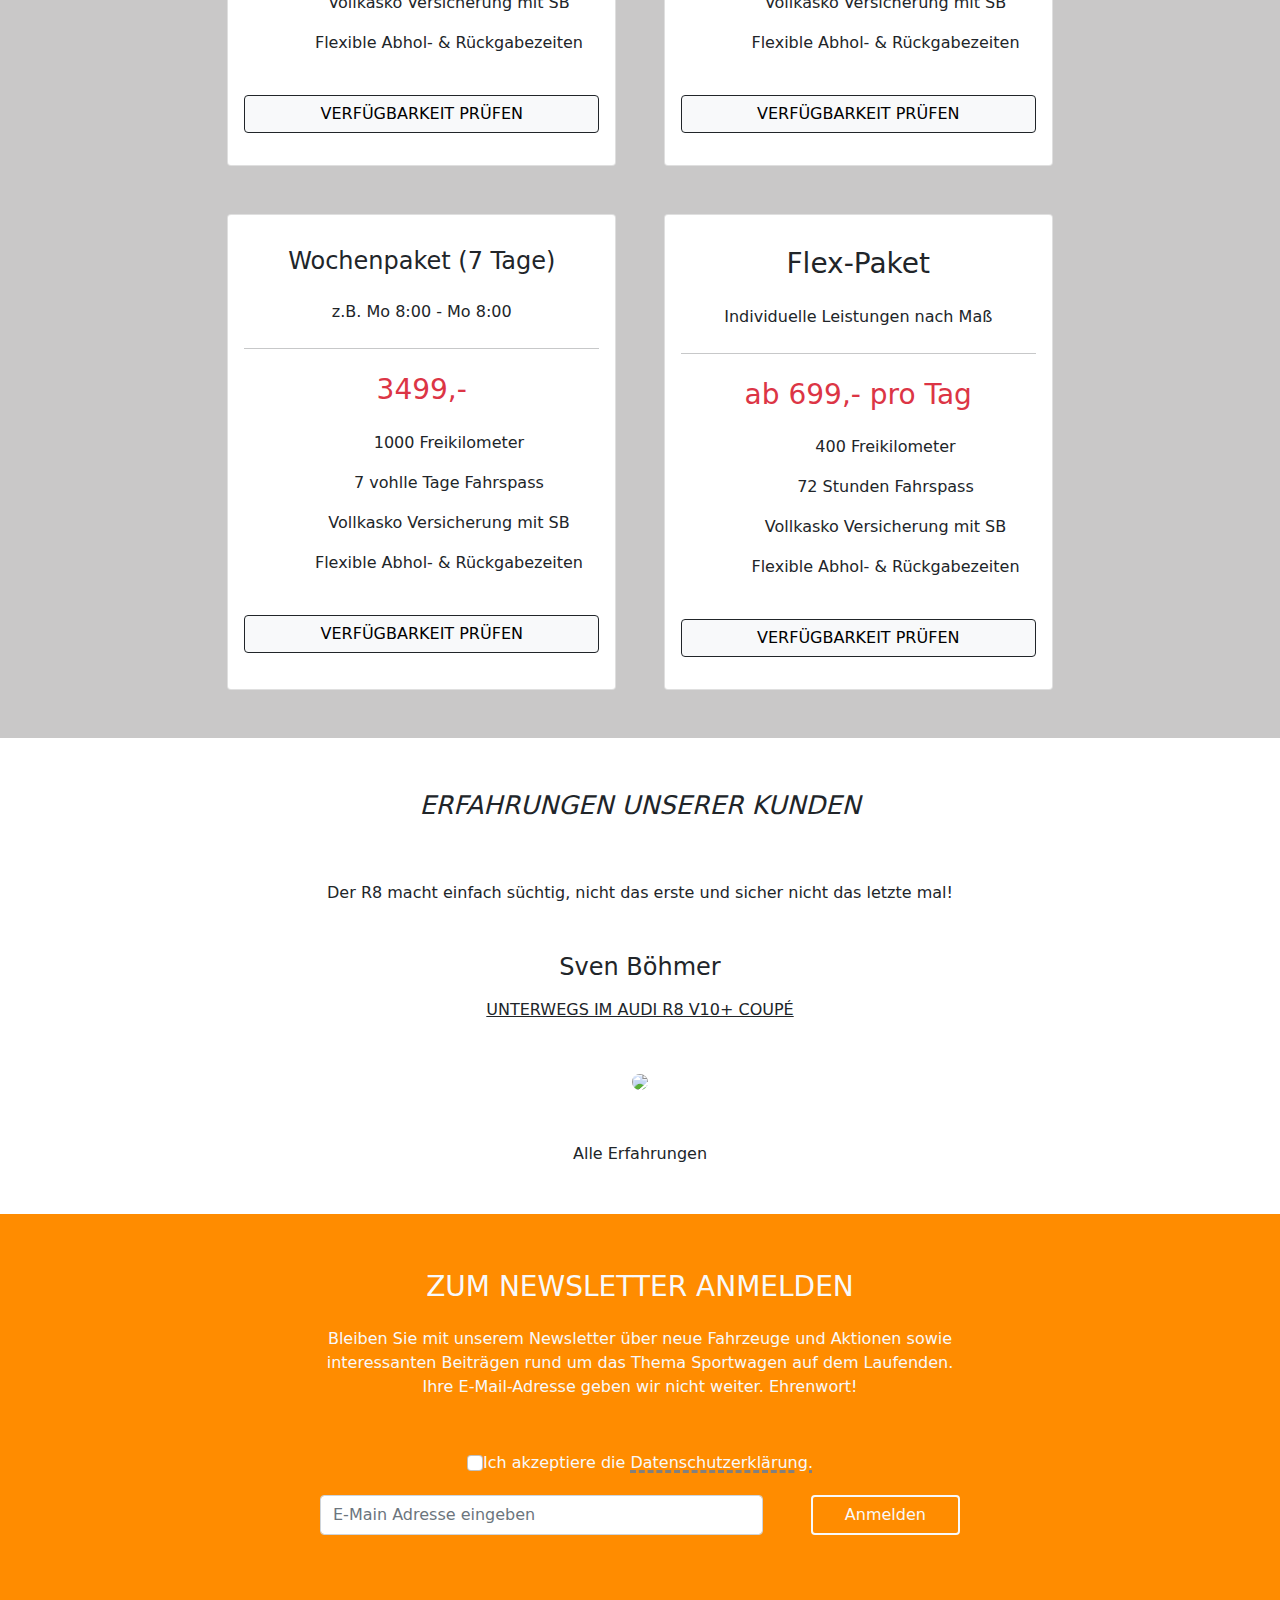
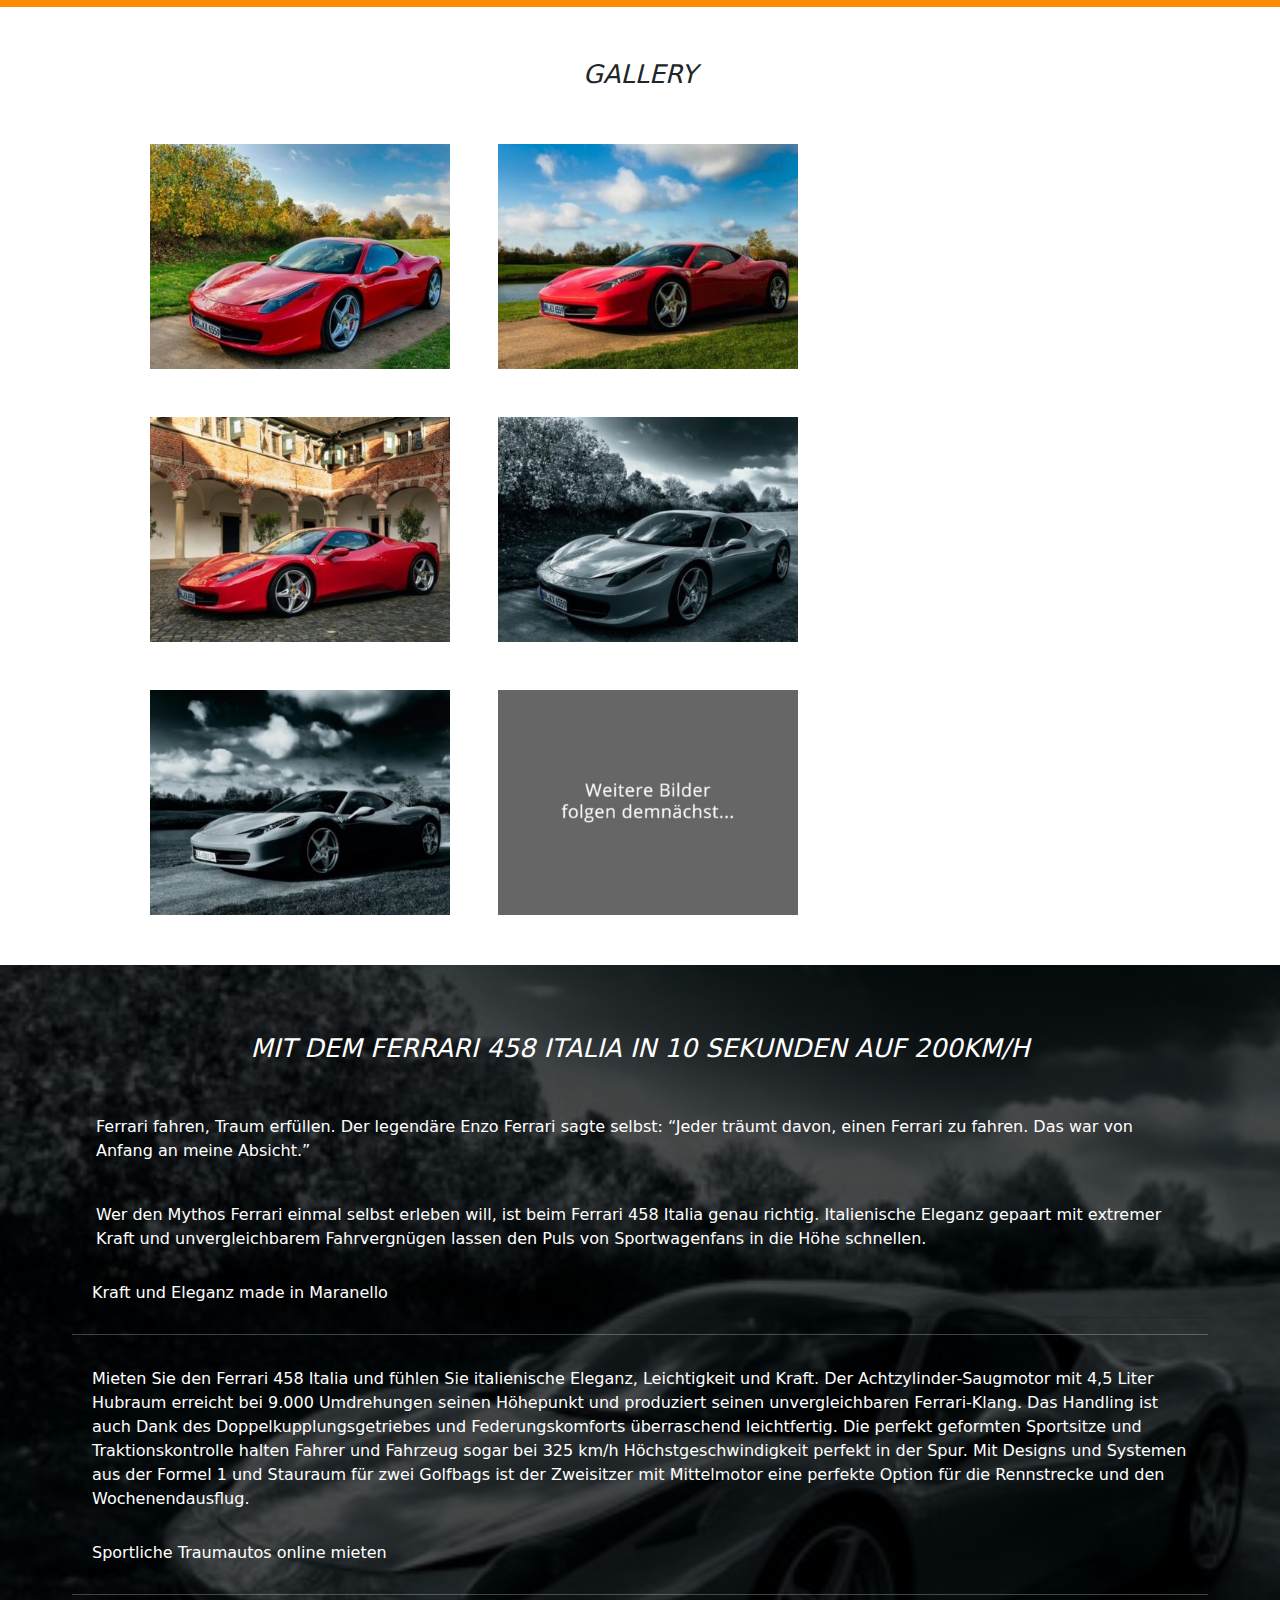
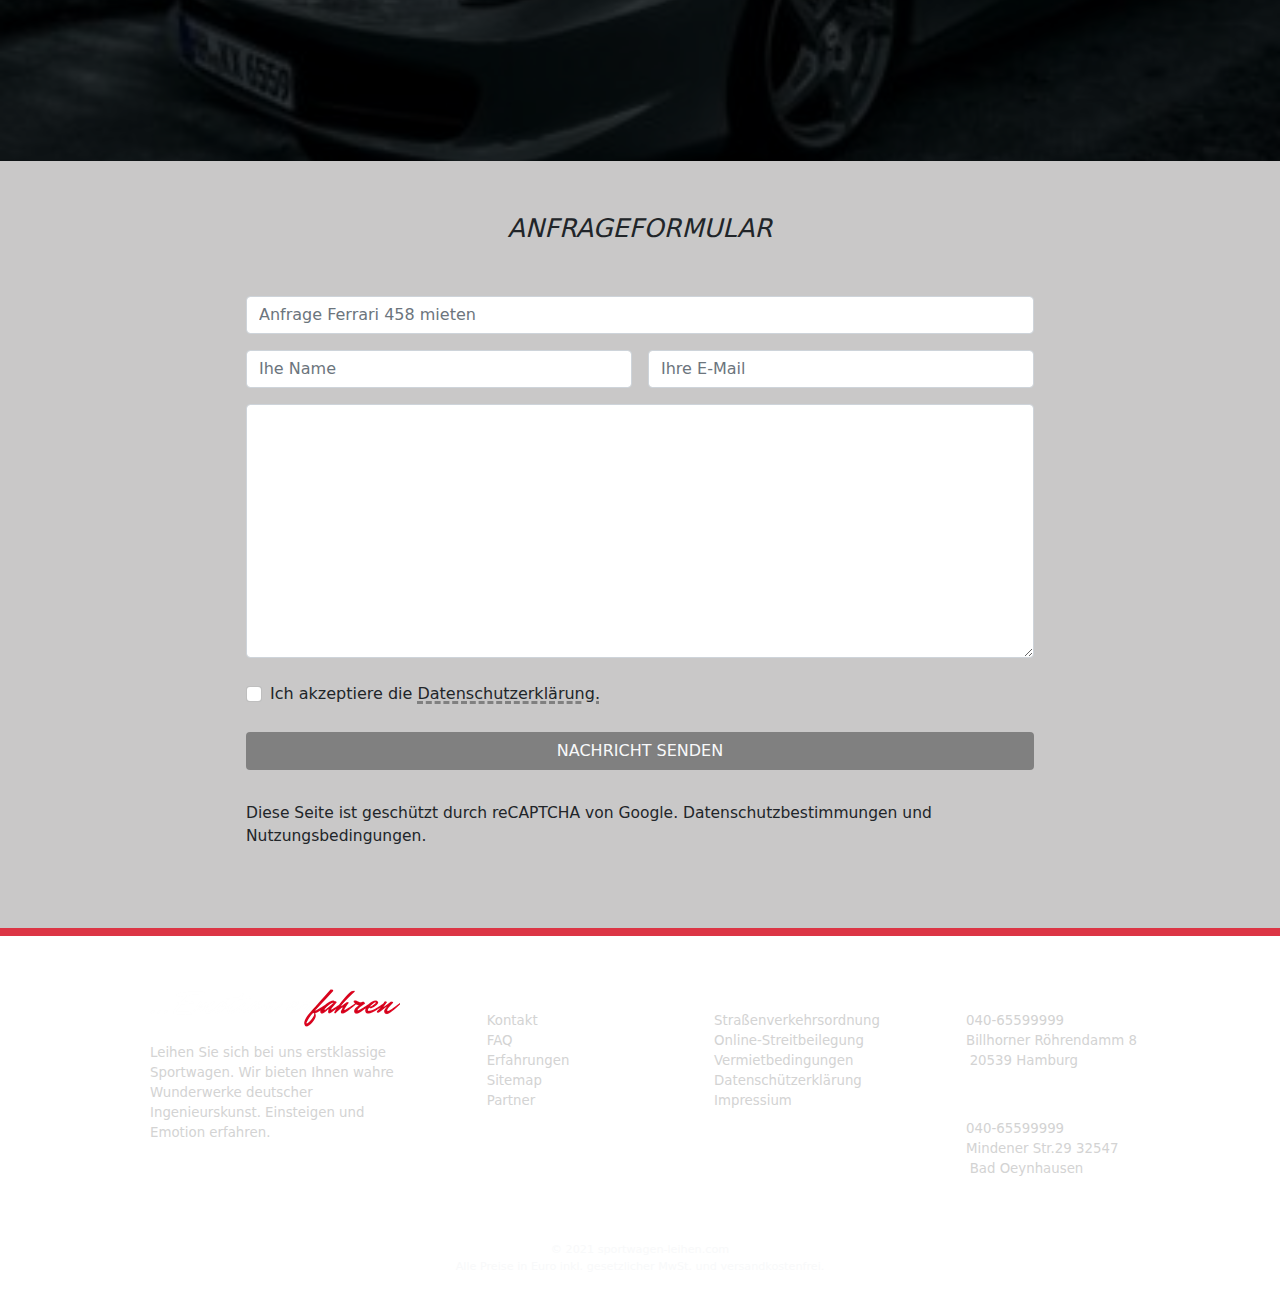
==== commit b67857ce: "fertig" ====
--- a/ferrari/ferrari.html
+++ b/ferrari/ferrari.html
@@ -25,7 +25,7 @@
       class="navbar navbar-expand-lg navbar-light d-flex justify-content-between fixed-top"
     >
       <a href="../index.html" title="Back Home">
-      <img src="/images/logo_light_small.png" class="nav-logo" />
+      <img src="../images/logo_light_small.png" class="nav-logo" />
       </a>
 
       <button class="navbar-toggler" type="button" 
@@ -98,7 +98,7 @@
             Fahren Sie mit diesem Klassiker aus der Scuderia Ferrari vor – und Ihnen ist andächtiger Respekt und offenkundige Begeisterung garantiert. Hier können Sie diesen Supersportwagen zu fairen Preisen unkompliziert mieten.
            </p>
 
-          <img class="img-fluid carformail" src="./ferrari/ferrari_images/ferrari_auswahl-600x257 (1).jpg">
+          <img class="img-fluid carformail" src="./ferrari_images/ferrari_auswahl-600x257 (1).jpg">
 
       </section>
 
@@ -427,7 +427,7 @@
 
             <div class="first-part parts">
                 <ul>
-                    <li class="mb-3"><img src="./images/emotion_erfahren.png"></li>
+                    <li class="mb-3"><img src="../images/emotion_erfahren.png"></li>
                     <li>Leihen Sie sich bei uns erstklassige Sportwagen. Wir bieten Ihnen wahre Wunderwerke deutscher Ingenieurskunst. Einsteigen und Emotion erfahren.</li>
                 </ul>
             </div>
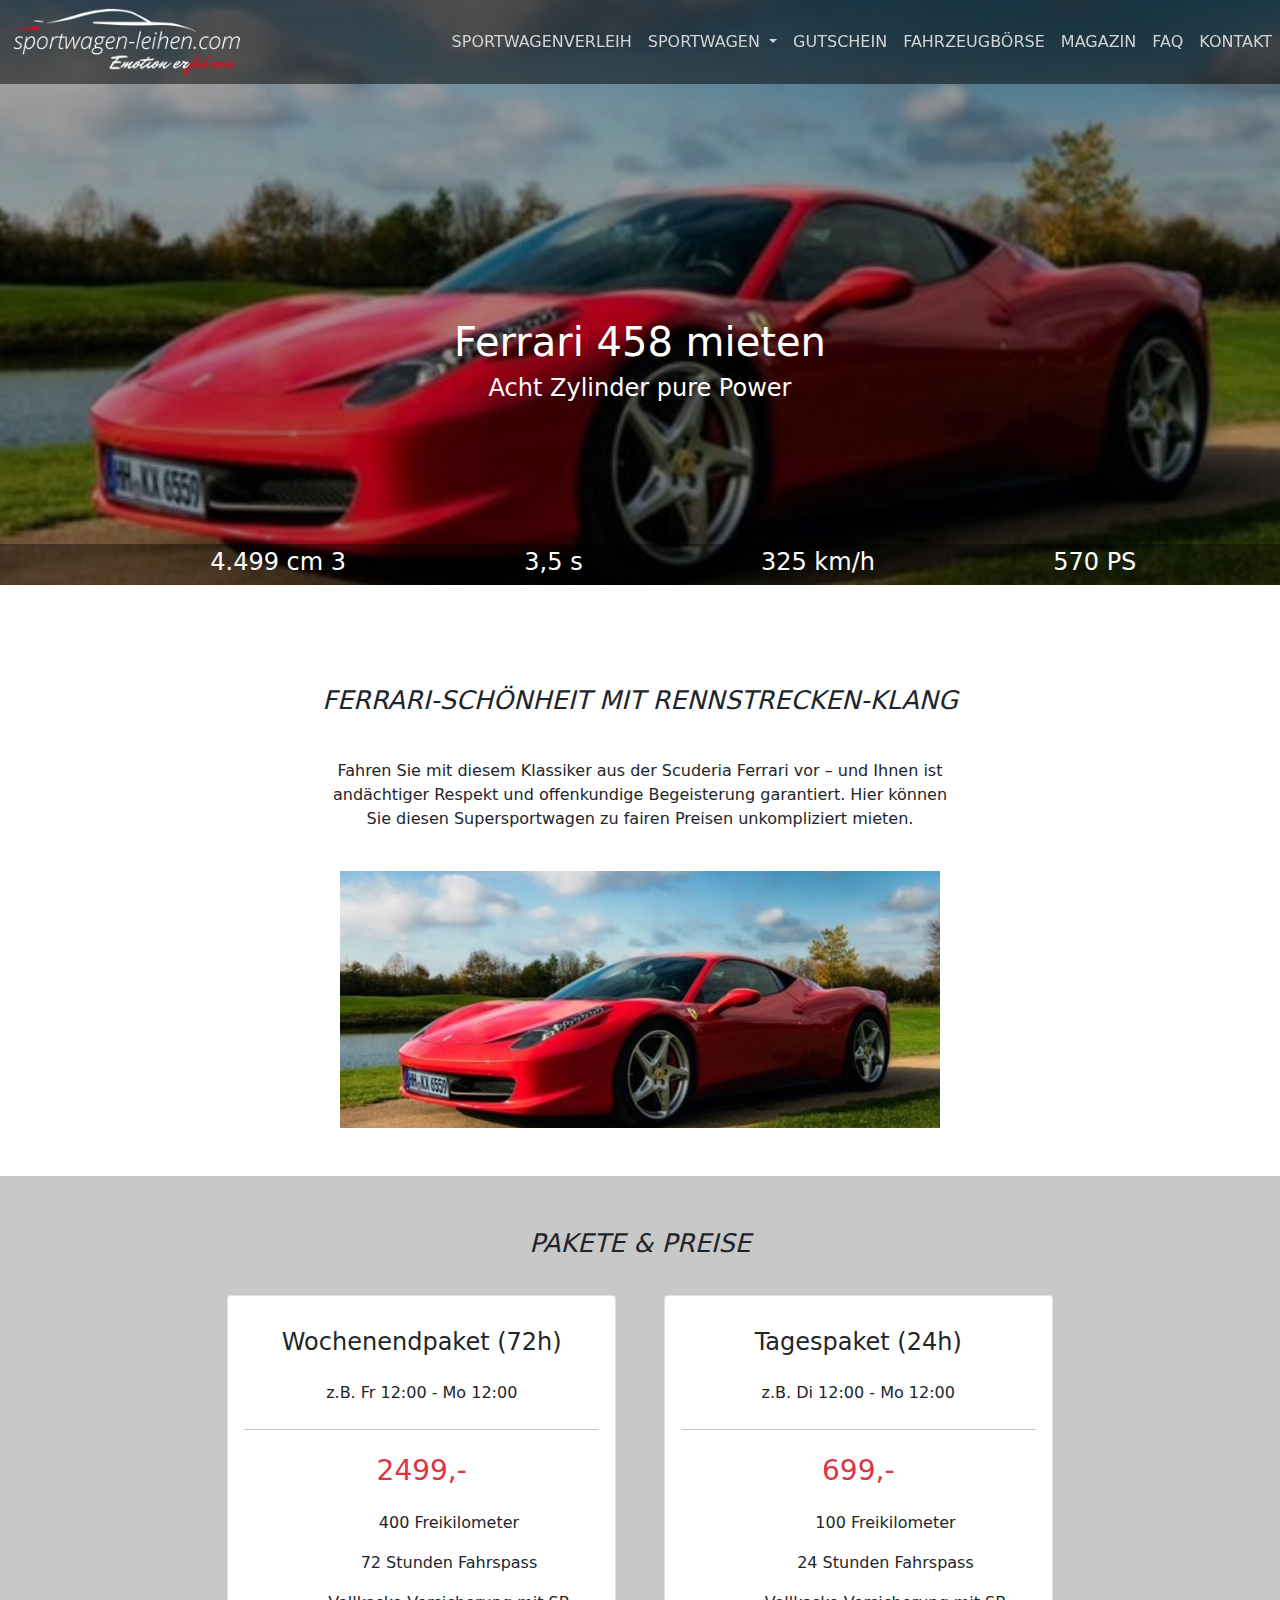
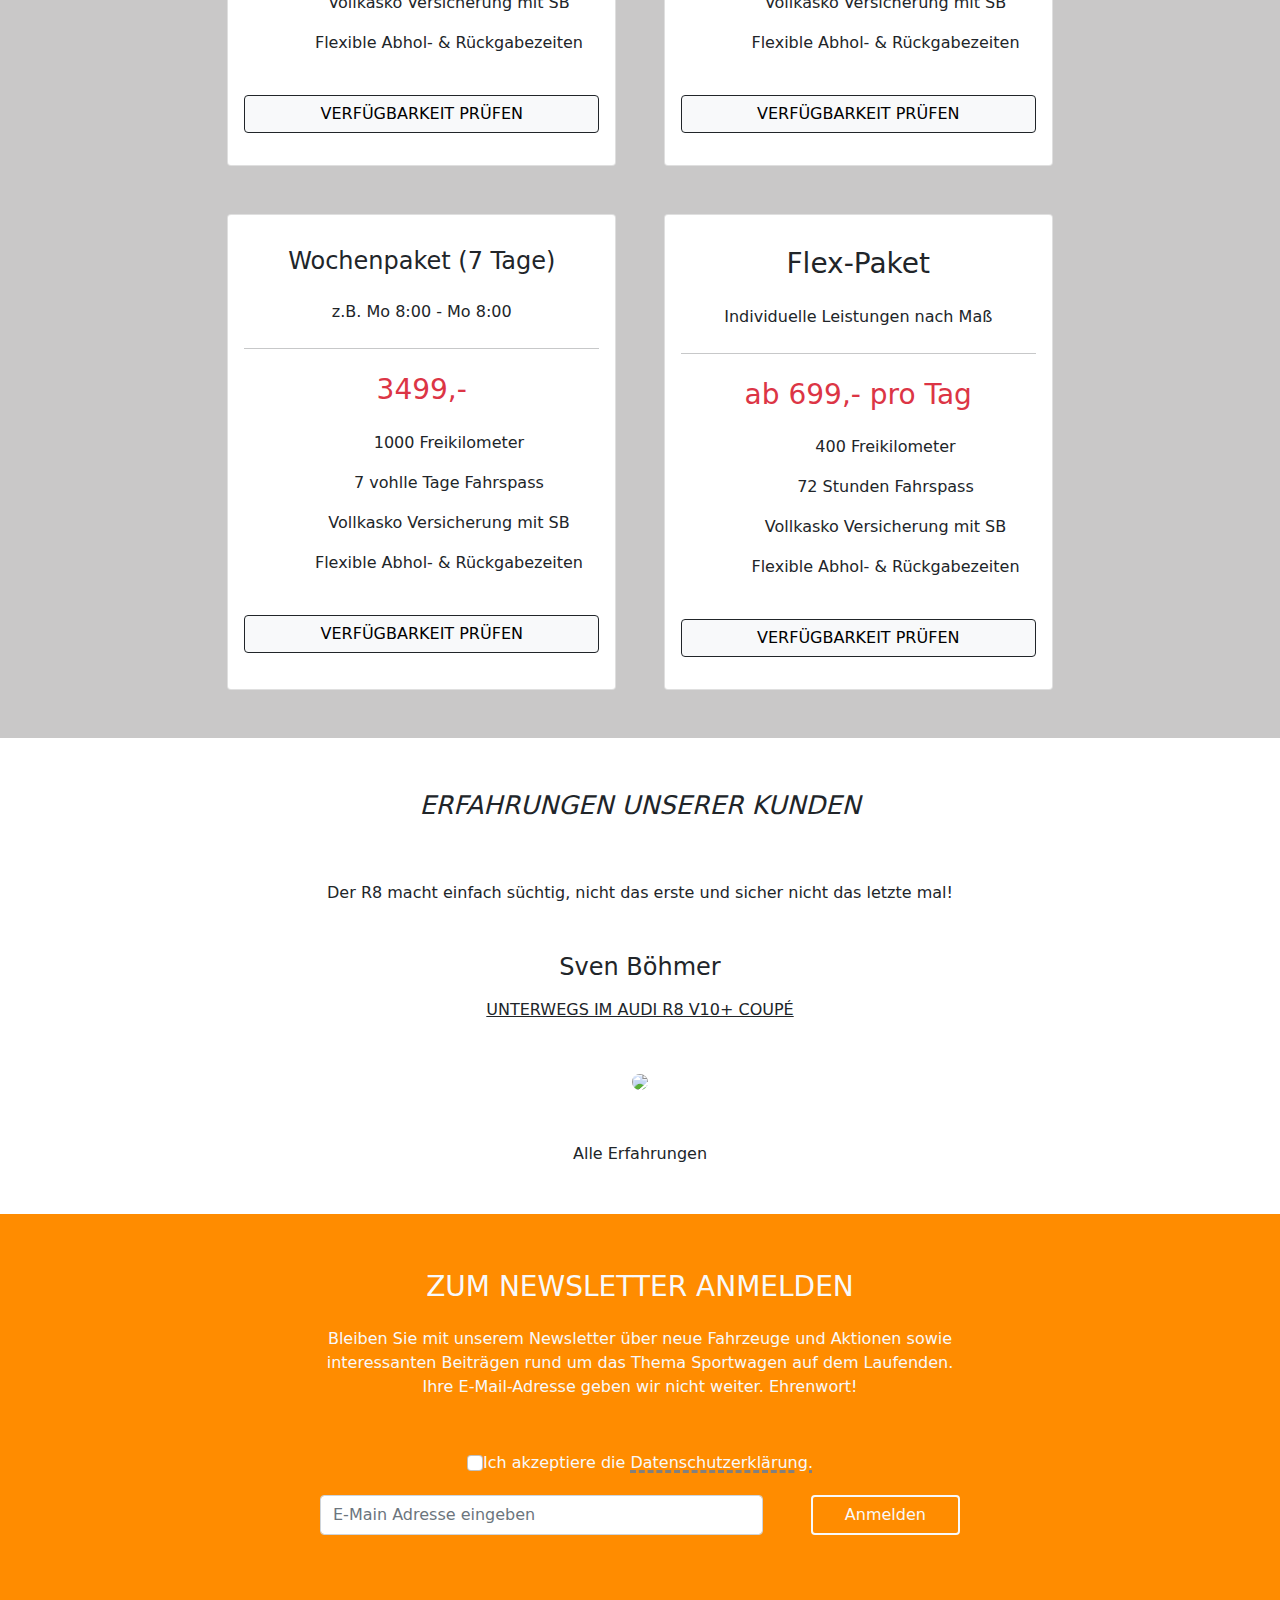
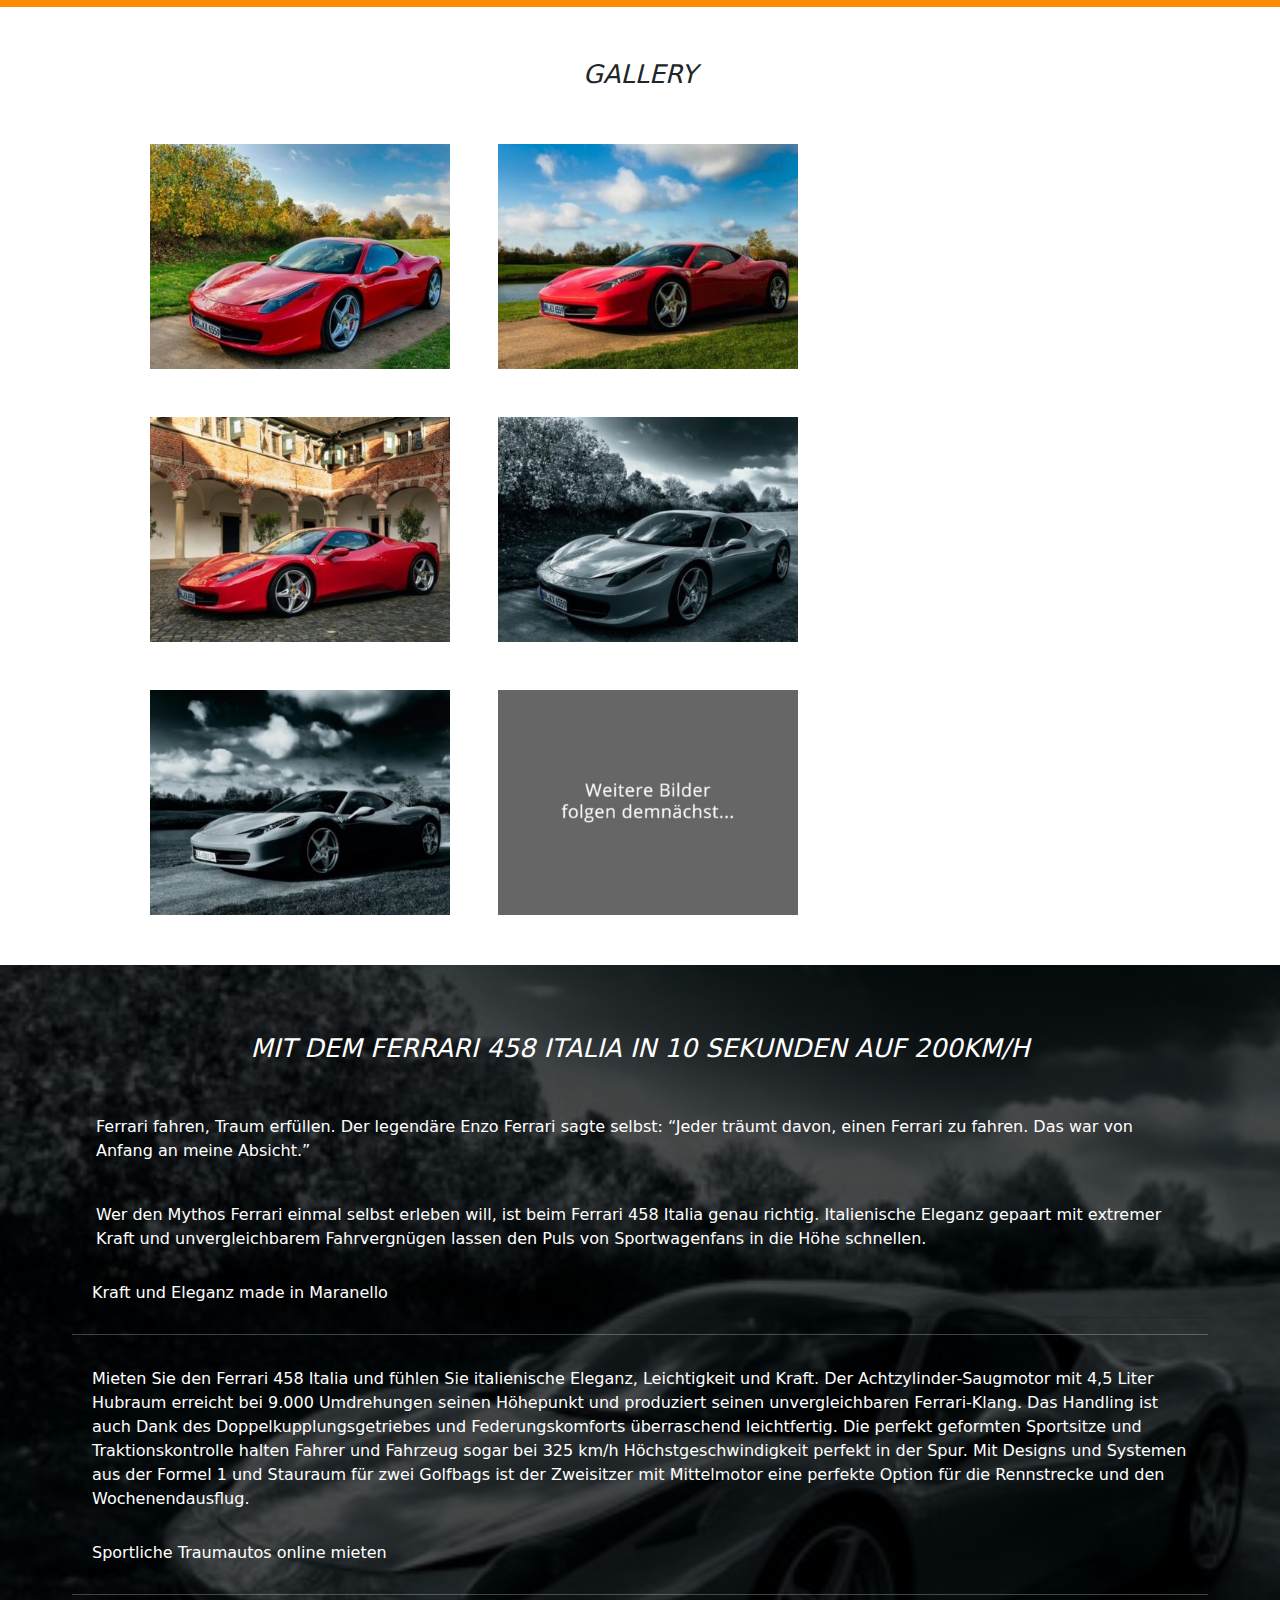
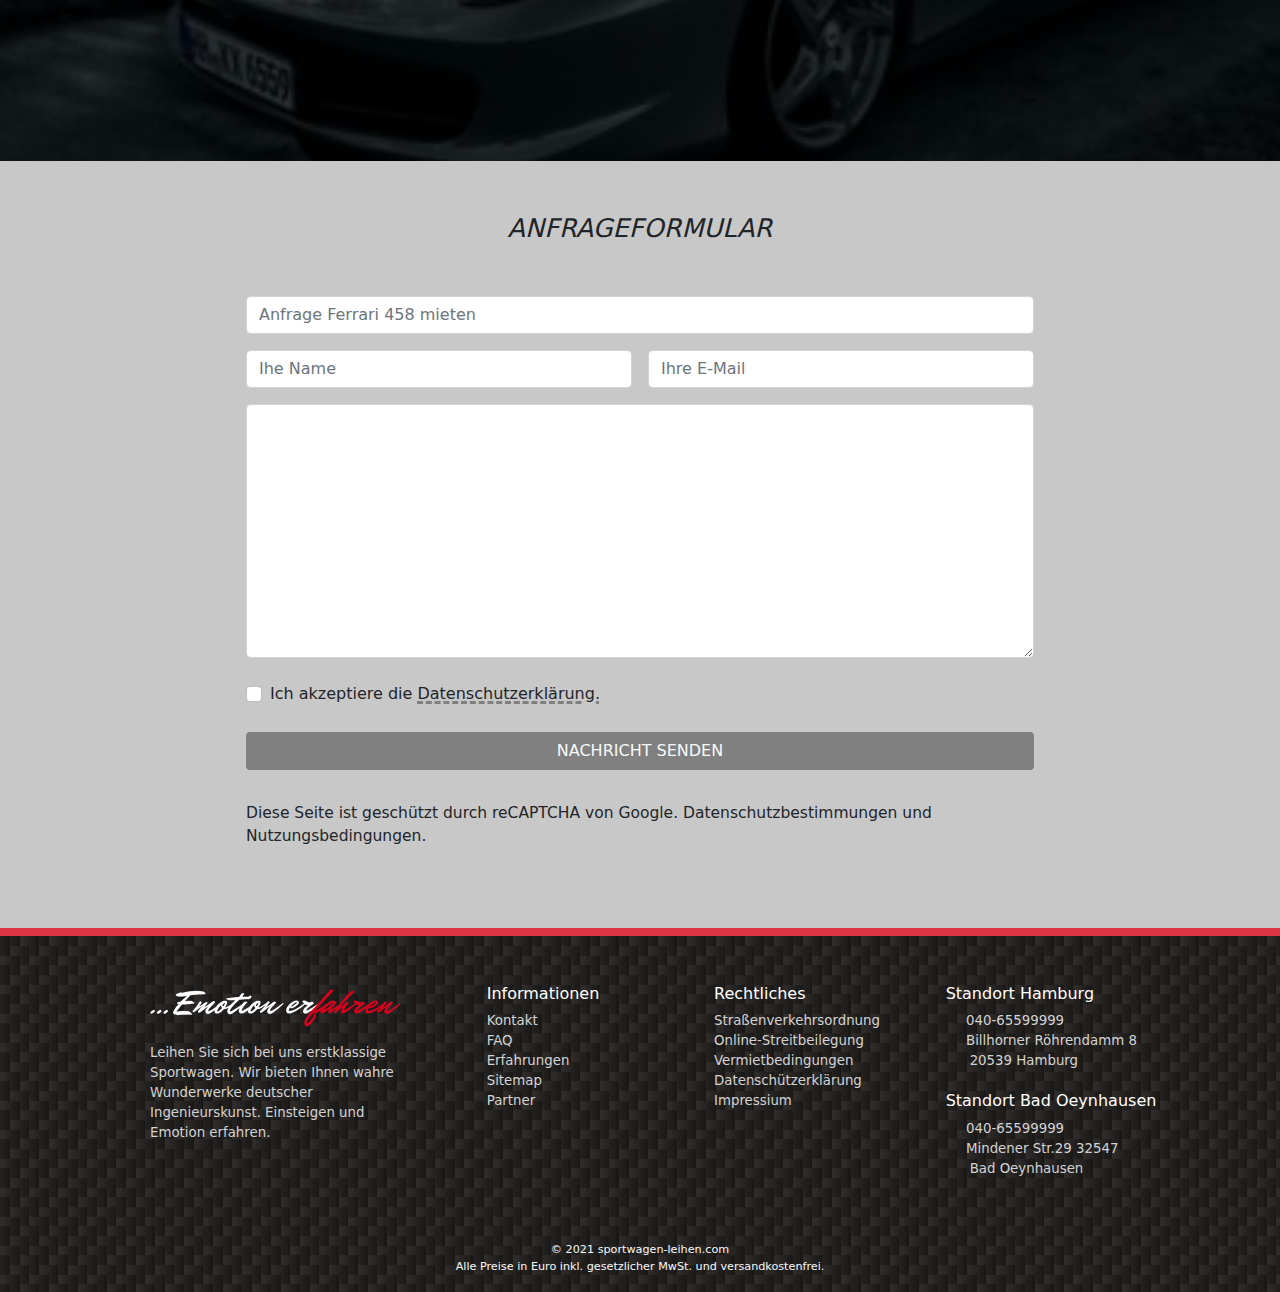
==== commit be3178ca: "last commit" ====
--- a/ferrari/ferrari.html
+++ b/ferrari/ferrari.html
@@ -108,7 +108,8 @@
 
         <em>pakete & preise</em>
 
-      <div class="d-flex justify-content-center flex-wrap gap-5 px-5 mx-5">
+      <div class="d-flex justify-content-center flex-wrap gap-5 
+          px-md-5 mx-md-5">
 
         <article class="">
             <div class="card h-100">
@@ -309,7 +310,7 @@
          <!---------------------------------------------------------------------------------------------- Informationen -->
           
           <section class="bg-img_2 text-white"
-                    style="background-image: url(/ferrari/ferrari_images/ferrari_458_02-400x300.jpg);
+                    style="background-image: url(./ferrari_images/ferrari_458_02-400x300.jpg);
                     background-size: cover;
                     background-position: center;">
 
@@ -317,15 +318,15 @@
             <div class="h-100 w-100 py-5" style="background-color: rgba(0, 0, 0, 0.7); padding-bottom: 150px !important;">
             <em class="py-3">mit dem ferrari 458 italia in 10 sekunden auf 200km/h</em>
 
-              <p class="px-5 mx-5">           
+              <p class="px-md-5 mx-5">           
                 Ferrari fahren, Traum erfüllen. Der legendäre Enzo Ferrari sagte selbst: “Jeder träumt davon, einen Ferrari zu fahren. Das war von Anfang an meine Absicht.”
               </p>
               <br>
-              <p class="px-5 mx-5" style="word-wrap:normal;">
+              <p class="px-md-5 mx-5" style="word-wrap:normal;">
                   Wer den Mythos Ferrari einmal selbst erleben will, ist beim Ferrari 458 Italia genau richtig. Italienische Eleganz gepaart mit extremer Kraft und unvergleichbarem Fahrvergnügen lassen den Puls von Sportwagenfans in die Höhe schnellen.
               </p>
 
-              <div class="accordion mx-5 px-4" id="accordionExample">
+              <div class="accordion mx-5 px-md-4" id="accordionExample">
 
                 <div class="accordion-item">
                   <h2 class="accordion-header" id="headingOne">
--- a/ferrari/ferrari.css
+++ b/ferrari/ferrari.css
@@ -165,7 +165,7 @@
 
 /*----------------------------------------------------FOOTER---------------------*/
 .footer{
-  background-image: url(./images/carbon.png);
+  background-image: url(../images/carbon.png);
   height: 100%;
   margin-bottom: 0;
 }
@@ -195,7 +195,7 @@
 .first-part{
   grid: 1/1/2/2;
 }
-.secont-part{
+.second-part{
   grid: 1/2/2/3;
 }
 .third-part{
